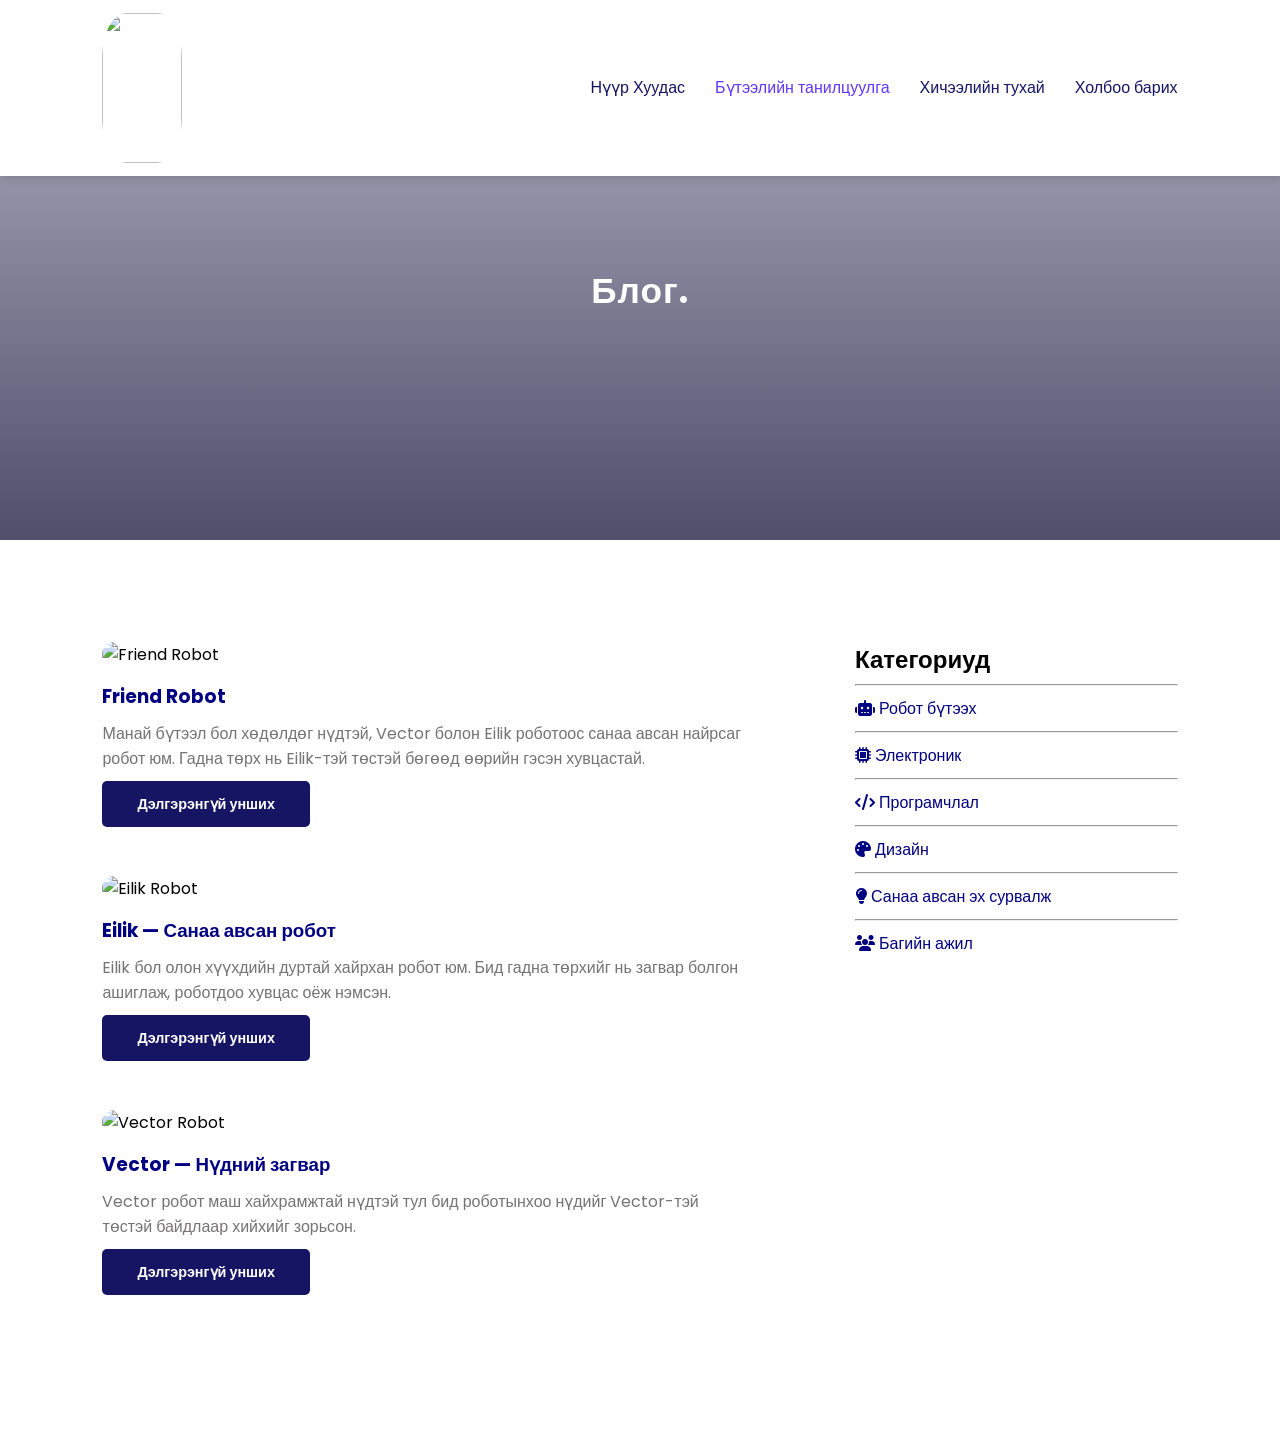
==== buteel.html @ afe98397 "Add files via upload" ====
<!DOCTYPE html>
<html lang="mn">
  <head>
    <meta charset="UTF-8" />
    <meta name="viewport" content="width=device-width, initial-scale=1.0" />
    <title>Бидний бүтээл</title>

    <link
      rel="stylesheet"
      href="https://cdnjs.cloudflare.com/ajax/libs/font-awesome/6.1.1/css/all.min.css"
    />

    <link rel="stylesheet" href="style.css" />
    <link rel="stylesheet" href="buteel.css" />
    <link rel="stylesheet" href="blog.css" />

    <script
      src="https://code.jquery.com/jquery-3.6.0.min.js"
      integrity="sha256-/xUj+3OJU5yExlq6GSYGSHk7tPXikynS7ogEvDej/m4="
      crossorigin="anonymous"
    ></script>
  </head>
  <body>

    <!-- Навигацийн хэсэг -->
    <nav>
      <img src="img/favicon.ico" class="logo" alt="" />
      <div class="navigation">
        <ul>
          <i id="menu-close" class="fas fa-times"></i>
          <li><a href="index.html">Нүүр Хуудас</a></li>
          <li><a href="buteel.html" class="active">Бүтээлийн танилцуулга</a></li>
          <li><a href="course-inner.html">Хичээлийн тухай</a></li>
          <li><a href="contact.html">Холбоо барих</a></li>
        </ul>
        <img src="img/k.jpg" id="menu-btn" alt="" />
      </div>
    </nav>

    <!-- Hero -->
    <section id="about-home">
      <h2>Блог.</h2>
    </section>

    <!-- Blog content -->
    <section id="blog-container">
      <div class="blogs">

        <div class="post">
          <img src="img/81cbdec7686660ef7bfd3107352da990.jpeg" alt="Friend Robot" />
          <h3>Friend Robot</h3>
          <p>
            Манай бүтээл бол хөдөлдөг нүдтэй, Vector болон Eilik роботоос санаа авсан
            найрсаг робот юм. Гадна төрх нь Eilik-тэй төстэй бөгөөд өөрийн гэсэн хувцастай.
          </p>
          <a href="post.html">Дэлгэрэнгүй унших</a>
        </div>

        <div class="post">
          <img src="img/81cbdec7686660ef7bfd3107352da990.jpeg" alt="Eilik Robot" />
          <h3>Eilik — Санаа авсан робот</h3>
          <p>
            Eilik бол олон хүүхдийн дуртай хайрхан робот юм. Бид гадна төрхийг нь
            загвар болгон ашиглаж, роботдоо хувцас оёж нэмсэн.
          </p>
          <a href="post.html">Дэлгэрэнгүй унших</a>
        </div>

        <div class="post">
          <img src="img/y.jpg" alt="Vector Robot" />
          <h3>Vector — Нүдний загвар</h3>
          <p>
            Vector робот маш хайхрамжтай нүдтэй тул бид роботынхоо нүдийг
            Vector-тэй төстэй байдлаар хийхийг зорьсон.
          </p>
          <a href="post.html">Дэлгэрэнгүй унших</a>
        </div>

      </div>

      <!-- Sidebar categories -->
      <div class="cate">
        <h2>Категориуд</h2>
        <hr />
        <a href="#"><i class="fas fa-robot"></i> Робот бүтээх</a>
        <hr />
        <a href="#"><i class="fas fa-microchip"></i> Электроник</a>
        <hr />
        <a href="#"><i class="fas fa-code"></i> Програмчлал</a>
        <hr />
        <a href="#"><i class="fas fa-palette"></i> Дизайн</a>
        <hr />
        <a href="#"><i class="fas fa-lightbulb"></i> Санаа авсан эх сурвалж</a>
        <hr />
        <a href="#"><i class="fas fa-users"></i> Багийн ажил</a>
      </div>
    </section>

    <script>
      $("#menu-btn").click(function () {
        $("nav .navigation ul").addClass("active");
      });

      $("#menu-close").click(function () {
        $("nav .navigation ul").removeClass("active");
      });
    </script>
  </body>
</html>
---- style.css ----
@import url('https://fonts.googleapis.com/css2?family=Inter:wght@100;200;300;400;500&family=Poppins:ital,wght@0,100;0,200;0,300;0,400;0,500;0,600;0,700;0,800;0,900;1,700;1,800;1,900&display=swap');

*
{
	margin: 0;
	padding: 0;
	box-sizing: border-box;
}

body
{
	font-family: 'Poppins', sans-serif;
}

h1
{
	font-size: 2.5rem;
	font-weight: 700;
	color: rgb(35, 35, 85);
}

span
{
	font-size: .9rem;
}

h6
{
	font-size: 1.1rem;
	color: rgb(24, 24, 49);
}
nav
{
	position: fixed;
	width: 100%;
	background-color: #fff;
	display: flex;
	justify-content: space-between;
	align-items: center;
	padding: 1vw 8vw;
	box-shadow: 2px 2px 10px rgba(0, 0, 0, 0.15);
	z-index: 1;
}

nav .logo
{
	width: 80px;
	cursor: pointer;
}

nav .navigation
{
	display: flex;
}

img {
  width: 150px;
  height: 150px;
  border-radius: 30%;
}


#menu-btn
{
	width: 30px;
	height: 30px;
	display: none;
}

#menu-close
{
	display: none;
}

nav .navigation ul
{
	display: flex;
	justify-content: flex-end;
	align-items: center;
}

nav .navigation ul li
{
	list-style: none;
	margin-left: 30px;
}

nav .navigation ul li a
{
	text-decoration: none;
	color: rgb(21, 21, 100);
	font-size: 16px;
	font-weight: 500;
	transition: 0.3s ease;
}

nav .navigation ul li a.active,
nav .navigation ul li a:hover
{
	color: #5f38fd;

}

#home
{
	background-image: linear-gradient(rgba(9, 5, 54, 0.3), rgba(5,4,46,0.7)), url("img/back.jpg");
	width: 100%;
	height: 100vh;
	background-size: cover;
	background-position: center center;
	display: flex;
	flex-direction: column;
	justify-content: center;
	align-items: center;
	text-align: center;
	padding-top: 40px;
}

#home h2
{
	color: #fff;
	font-size: 2.2rem;
	letter-spacing: 1px;
}

#home p
{
	width: 50%;
	color: #fff;
	font-size: 0.9rem;
	line-height: 25px;
}

#home .btn
{
	margin-top: 30px;
}

#home a
{
	text-decoration: none;
	font-size: 0.9rem;
	padding: 13px 35px;
	background-color: #fff;
	font-weight: 600;
	border-radius: 5px;
}

#home a.blue
{
	color: #fff;
	background: rgb(21, 21, 100);
	transition: 0.3s ease;
}

#home a.blue:hover
{
	color: rgb(21, 21, 100);
	background: #fff;
}

#home a.yellow
{
	color: #fff;
	background: #fdc938;
	transition: 0.3s ease;
}

#home a.yellow:hover
{
	color: rgb(21, 21, 100);
	background: #fff;
}
#project
{
	padding: 8vw 8vw 8vw 8vw;
	text-align: center;
}

#project .project-box
{
	display: grid;
	grid-template-columns: repeat(auto-fit, minmax(320px, 1fr));
	grid-gap: 1rem;
	margin-top: 50px;
}

#project .projects
{
	text-align: start;
	background: #edf1f2;
	height: 100%;
	position: relative;
}

#project .projects img
{
	width: 100%;
	height: 60%;
	background-size: cover;
	background-position: center;
}

#project .projects .details
{
	padding: 15px 15px 0 15px;
}

#project .projects .details i
{
	color: #fdc93b;
	font-size: .9rem;
}

#project .projects .cost
{
	background-color: rgb(74, 74, 136);
	color: #fff;
	line-height: 70px;
	width: 70px;
	height: 70px;
	text-align: center;
	border-radius: 50%;
	position: absolute;
	right: 15px;
	bottom: 100px;
}
#registration
{
	padding: 6vw 8vw 6vw 8vw;
	background-image: linear-gradient(rgba(99,112,168,0.5), rgba(81,91,233,0.5)),url("img/projects.webp");
	width: 100%;
	height: 100%;
	background-size: cover;
	background-position: center;
	display: flex;
	justify-content: space-between;
	align-items: center;
}

#registration .reminder, #registration .reminder h1
{
	color: #fff;
}

#registration .reminder .time
{
	display: flex;
	margin-top: 40px;
}

#registration .reminder .time .date
{
	text-align: center;
	padding: 13px 33px;
	background: rgba(255, 255, 255, 0.25);
	backdrop-filter: blur(4px);
	box-shadow: 0 8px 32px 0 rgba(31, 38, 135, 0.37);
	border-radius: 10px;
	margin: 0 5px 10px 5px;
	border: 1px solid rgba(255, 255, 255, 0.18);
	font-size: 1.1rem;
	font-weight: 600;
}

#registration .form
{
	background: #fff;
	border-radius: 8px;
	display: flex;
	flex-direction: column;
	padding: 40px;
	box-shadow: 0 8px 32px 0 rgba(31, 38, 135, 0.37);
}

#registration .form input
{
	margin: 15px 0;
	padding: 15px 10px;
	border: 1px solid rgb(84, 40, 241);
	outline: none;
}

#registration .form input::placeholder
{
	color: #413c3c;
	font-weight: 500;
	font-size: 0.9rem;
}

#registration .form .btn
{
	margin-top: 20px;
}

#registration .form a.yellow
{
	text-decoration: none;
	font-size: 0.9rem;
	padding: 13px 35px;
	background-color: #fff;
	font-weight: 600;
	border-radius: 5px;
	color: #fff;
	background: #5f38fd;
	transition: 0.3s ease;
}

#registration .form a.yellow:hover
{
	color: rgb(21, 21, 100);
	background: #fff;
}
#experts
{
	padding: 8vw 8vw 8vw 8vw;
	text-align: center;
}

#experts .expert-box
{
	display: grid;
	grid-template-columns: repeat(auto-fit, minmax(250px, 1fr));
	grid-gap: 1rem;
	margin-top: 50px;
}

#experts .expert-box .profile
{
	background: #b5b6f5;
	padding: 30px 10px;
	box-shadow: rgba(17, 17, 26, 0.05) 0px 1px 0px, rgba(17, 17, 26, 0.1) 0px 0px 8px;
}

#experts .expert-box .profile:hover
{
	box-shadow: rgba(0, 0, 0, 0.1) 0px 10px 50px;
}

.pro-links
{
	margin-top: 10px;
}

.pro-links i
{
	padding: 10px 13px;
	border: 1px solid rgb(21, 21, 100);
	cursor: pointer;
	transition: 0.3s ease;
}

.pro-links i:hover
{
	background: rgb(21, 21, 100);
	color: #fff;
}



/*---------------------------------------------------------*/
/*-------------------- Ipad screen styling ----------------*/
/*---------------------------------------------------------*/
@media screen and (max-width: 789px)
{
	nav
	{
		padding: 15px 20px;
	}

	nav img
	{
		width: 130px;
	}

	#menu-btn
	{
		display: initial;
	}

	#menu-close
	{
		display: initial;
		font-size: 1.6rem;
		color: #fff;
		padding: 30px 0 20px 20px;
	}

	nav .navigation ul
	{
		position: absolute;
		top: 0;
		right: -220px;
		display: flex;
		flex-direction: column;
		justify-content: flex-start;
		align-items: flex-start;
		width: 220px;
		height: 100vh;
		background: rgba(17, 20, 104, 0.45);
		backdrop-filter: blur(4.5px);
		border: 1px solid rgba(255, 255, 255, 0.18);
		transition: 0.3s ease-in;
	}

	nav .navigation ul.active
	{
		right: 0;
	}

	nav .navigation ul li
	{
		padding: 20px 0 20px 40px;
		margin-left: 0;
	}

	nav .navigation ul li a
	{
		color: #fff;
	}

	#home
	{
		padding: 0px;
	}

	#home p
	{
		width: 90%;
	}


	#projects
	{
		padding: 8vw 4vw 8vw 4vw;
	}

	#registration
	{
		padding: 6vw 4vw 6vw 4vw;
		gap: 2.2rem;
	}

	#registration .reminder .time
	{
		display: flex;
		justify-content: space-between;
		flex-wrap: wrap;
		margin-top: 40px;
	}

	#experts
	{
		padding: 8vw 4vw 6vw 4vw;
	}

	footer .copyright .pro-links
	{
		margin-top: 20px;
	}
}


@media screen and (max-width: 475px)
{
	#registration
	{
		flex-direction: column;
	}

	.reminder p, .reminder h1
	{
		text-align: center;
	}

	.reminder h1
	{
		font-size: 1.8rem;
	}

	#registration .reminder .time
	{
		justify-content: space-evenly;
		margin-top: 20px;
	}
}

/* ---- Role tags on team member cards ---- */
.role-tags {
  display: flex;
  flex-wrap: wrap;
  gap: 6px;
  justify-content: center;
  margin: 10px 0 6px;
}

.role-tags span {
  display: inline-flex;
  align-items: center;
  gap: 5px;
  font-size: 11px;
  font-weight: 500;
  padding: 4px 10px;
  border-radius: 20px;
  background: rgba(255, 255, 255, 0.55);
  color: rgb(21, 21, 100);
  backdrop-filter: blur(4px);
  border: 1px solid rgba(21, 21, 100, 0.15);
  transition: 0.2s ease;
}

.role-tags span:hover {
  background: rgb(21, 21, 100);
  color: #fff;
}

.role-tags i {
  font-size: 10px;
}
---- buteel.css ----
#blog-container {
    display: flex;
    align-items: flex-start;
    justify-content: space-between;
    padding: 8vw;
  }
  
  #blog-container .blogs {
    width: 60%;
  }
  
  #blog-container .blogs img {
    width: 100%;
    border-radius: 19px;
  }
  
  #blog-container .blogs .post {
    padding-bottom: 60px;
  }
  
  #blog-container .blogs .post h3 {
    color: navy;
    padding: 15px 0 10px 0;
  }
  
  #blog-container .blogs .post p {
    color: #757373;
    padding-bottom: 20px;
  }
  
  #blog-container .blogs .post a {
    text-decoration: none;
    font-size: 0.9rem;
    padding: 13px 35px;
    background-color: rgb(21, 21, 100);
    color: #fff;
    border-radius: 5px;
    font-weight: 600;
  }
  
  #blog-container .cate {
    width: 30%;
  }
  
  #blog-container .cate h2 {
    padding-bottom: 7px;
  }
  
  #blog-container .cate a {
    text-decoration: none;
    color: navy;
    font-weight: 500;
    line-height: 45px;
  }
  
  @media (max-width: 789px) {
    #blog-container {
      padding: 8vw 4vw;
    }
  }
  
  @media screen and (max-width: 475px) {
    #blog-container {
      flex-direction: column;
    }
  
    #blog-container .blogs {
      width: 100%;
    }
  
    #blog-container .cate {
      width: 100%;
    }
  }
  
  #about-home {
    background-image: linear-gradient(rgba(9, 5, 54, 0.3), rgba(5, 4, 46, 0.7)),
      url("img/back1.jpg");
    width: 100%;
    height: 60vh;
    background-size: cover;
    background-position: center center;
    display: flex;
    flex-direction: column;
    justify-content: center;
    align-items: center;
    text-align: center;
    padding-top: 40px;
  }
  
  #about-home h2 {
    color: #fff;
    font-size: 2.2rem;
    letter-spacing: 1px;
  }
  
  #about-container {
    display: flex;
    align-items: center;
    padding: 8vw 8vw 2vw 8vw;
  }
  
  #about-container .about-img {
    width: 60%;
    padding-right: 60px;
  }
  
  #about-container .about-img img {
    width: 100%;
  }
  
  #about-container .about-text {
    width: 40%;
  }
  
  #about-container .about-text h2 {
    color: navy;
    padding-bottom: 15px;
  }
  
  #about-container .about-text p {
    color: #757373;
    font-weight: 300;
  }
  
  #about-container .about-text .about-fe {
    display: flex;
    justify-content: space-between;
    align-items: flex-start;
    margin-top: 30px;
  }
  
  #about-container .about-text .about-fe img {
    width: 50px;
    background-size: cover;
    background-position: center;
    margin-right: 20px;
  }
  
  #about-container .about-text .about-fe .fe-text {
    width: 90%;
  }
  
  #about-container .about-text .about-fe .fe-text h5 {
    font-size: 16px;
    color: navy;
  }
  
  #trust {
    text-align: center;
    padding: 8vw;
  }
  
  #trust .trust-img {
    margin-top: 60px;
    display: flex;
    justify-content: space-between;
  }
  
  #trust .trust-img img {
    width: 90px;
    height: auto;
  }
  
  @media screen and (max-width: 768px) {
    #about-container {
      padding: 8vw 4vw 2vw 4vw;
    }
  
    #about-container .about-img {
      padding-right: 30px;
    }
  
    #trust .trust-img img {
      width: 50px;
      height: auto;
    }
  }
  
  @media screen and (max-width: 475px) {
    #about-container {
      flex-direction: column;
    }
  
    #about-container .about-img {
      width: 100%;
    }
  
    #about-container .about-text {
      width: 100%;
    }
  }
  
  /*-------------------------------------------------------*/
  /*------------- Tablet screen styling -------------------*/
  /*-------------------------------------------------------*/
  @media screen and (max-width: 769px)
  {
      #contact
      {
          padding: 8vw 4vw;
      }
  
      #contact .getin
      {
          width: 250px;
      }
  }
  
  
  /*---------------------------------------------------------*/
  /*-------------- Mobile screen styling -------------------*/
  /*---------------------------------------------------------*/
  @media screen and (max-width: 475px)
  {
      #contact
      {
          flex-direction: column;
          align-items: flex-start;
          justify-content: flex-start;
      }
  
      #contact .getin
      {
          width: 100%;
          margin-bottom: 30px;
      }
  
      #contact .form
      {
          width: 100%;
          padding: 40px 30px;
      }
  
      #contact .form .form-row
      {
          flex-direction: column;
      }
  
      #contact .form .form-row input
      {
          width: 100%;
      }
  }
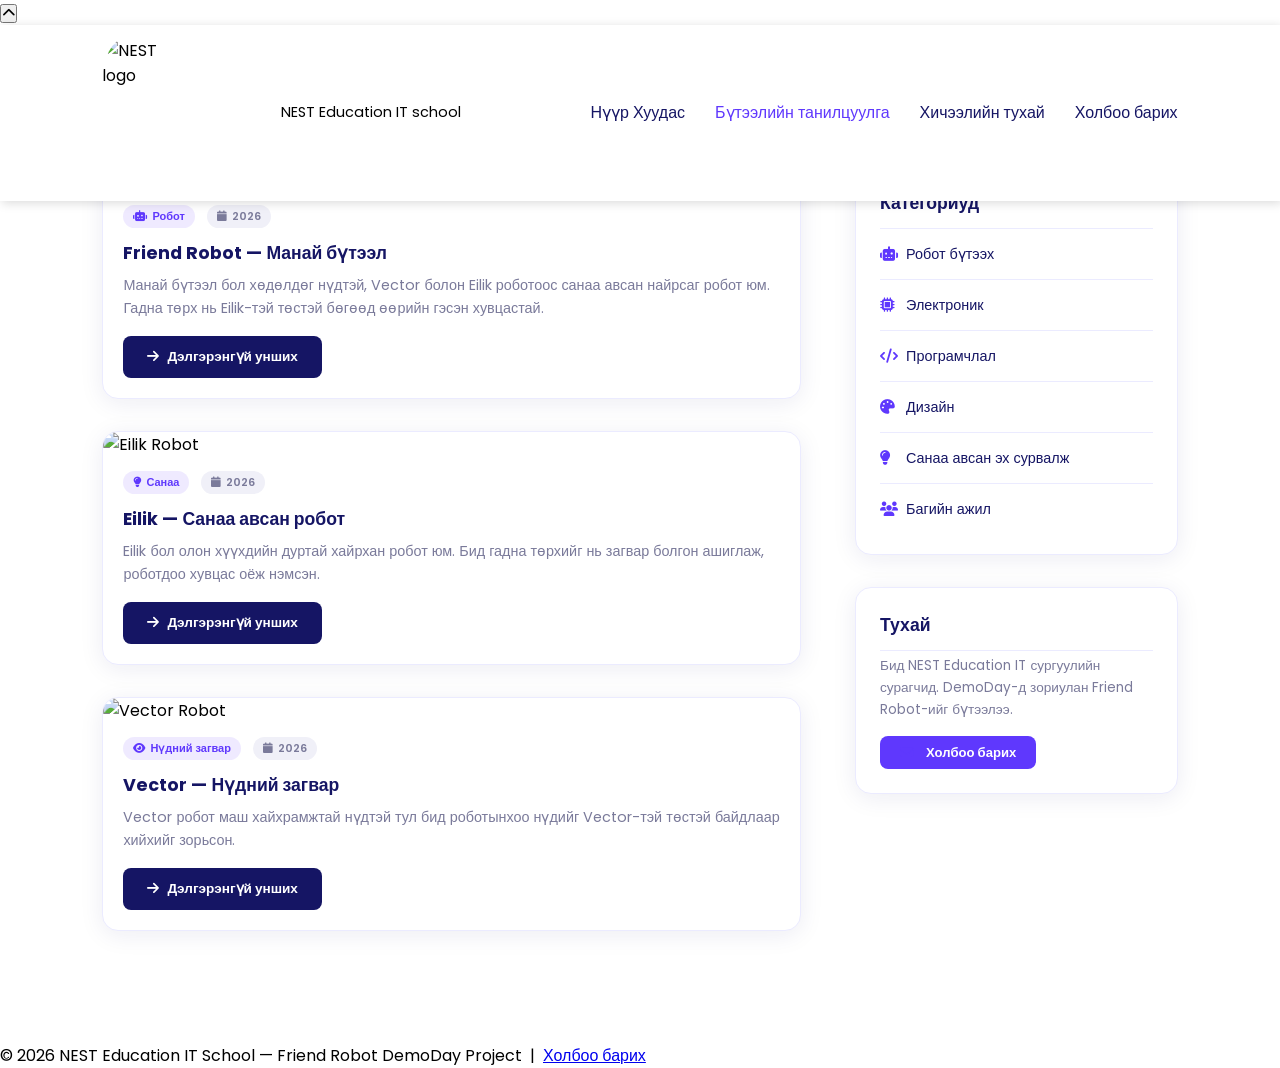
==== commit 52d69207: "Update buteel.html" ====
--- a/buteel.html
+++ b/buteel.html
@@ -1,109 +1,117 @@
 <!DOCTYPE html>
 <html lang="mn">
-  <head>
-    <meta charset="UTF-8" />
-    <meta name="viewport" content="width=device-width, initial-scale=1.0" />
-    <title>Бидний бүтээл</title>
+<head>
+  <meta charset="UTF-8">
+  <meta name="viewport" content="width=device-width, initial-scale=1.0">
+  <title>Бүтээлийн танилцуулга — Friend Robot</title>
+  <link rel="stylesheet" href="https://cdnjs.cloudflare.com/ajax/libs/font-awesome/6.5.0/css/all.min.css">
+  <script src="https://cdnjs.cloudflare.com/ajax/libs/jquery/3.7.1/jquery.min.js"></script>
+  <link rel="stylesheet" href="style.css">
+  <link rel="stylesheet" href="buteel.css">
+</head>
+<body>
 
-    <link
-      rel="stylesheet"
-      href="https://cdnjs.cloudflare.com/ajax/libs/font-awesome/6.1.1/css/all.min.css"
-    />
+  <button id="scroll-top"><i class="fas fa-chevron-up"></i></button>
 
-    <link rel="stylesheet" href="style.css" />
-    <link rel="stylesheet" href="buteel.css" />
-    <link rel="stylesheet" href="blog.css" />
+  <nav>
+    <img src="img/favicon.ico" class="logo" alt="NEST logo">
+    <span class="nav-brand">NEST Education IT school</span>
+    <div class="navigation">
+      <ul>
+        <i id="menu-close" class="fas fa-times"></i>
+        <li><a href="index.html">Нүүр Хуудас</a></li>
+        <li><a href="buteel.html" class="active">Бүтээлийн танилцуулга</a></li>
+        <li><a href="course-inner.html">Хичээлийн тухай</a></li>
+        <li><a href="contact.html">Холбоо барих</a></li>
+      </ul>
+      <img src="img/k.jpg" id="menu-btn" alt="menu">
+    </div>
+  </nav>
 
-    <script
-      src="https://code.jquery.com/jquery-3.6.0.min.js"
-      integrity="sha256-/xUj+3OJU5yExlq6GSYGSHk7tPXikynS7ogEvDej/m4="
-      crossorigin="anonymous"
-    ></script>
-  </head>
-  <body>
+  <section id="about-home">
+    <h2>Блог</h2>
+    <p>Бидний бүтээлийн тухай дэлгэрэнгүй</p>
+  </section>
 
-    <!-- Навигацийн хэсэг -->
-    <nav>
-      <img src="img/favicon.ico" class="logo" alt="" />
-      <div class="navigation">
-        <ul>
-          <i id="menu-close" class="fas fa-times"></i>
-          <li><a href="index.html">Нүүр Хуудас</a></li>
-          <li><a href="buteel.html" class="active">Бүтээлийн танилцуулга</a></li>
-          <li><a href="course-inner.html">Хичээлийн тухай</a></li>
-          <li><a href="contact.html">Холбоо барих</a></li>
-        </ul>
-        <img src="img/k.jpg" id="menu-btn" alt="" />
-      </div>
-    </nav>
+  <section id="blog-container">
+    <div class="blogs">
 
-    <!-- Hero -->
-    <section id="about-home">
-      <h2>Блог.</h2>
-    </section>
-
-    <!-- Blog content -->
-    <section id="blog-container">
-      <div class="blogs">
-
-        <div class="post">
-          <img src="img/81cbdec7686660ef7bfd3107352da990.jpeg" alt="Friend Robot" />
-          <h3>Friend Robot</h3>
-          <p>
-            Манай бүтээл бол хөдөлдөг нүдтэй, Vector болон Eilik роботоос санаа авсан
-            найрсаг робот юм. Гадна төрх нь Eilik-тэй төстэй бөгөөд өөрийн гэсэн хувцастай.
-          </p>
-          <a href="post.html">Дэлгэрэнгүй унших</a>
+      <div class="post">
+        <img src="img/81cbdec7686660ef7bfd3107352da990.jpeg" alt="Friend Robot">
+        <div class="post-meta">
+          <span class="post-tag"><i class="fas fa-robot"></i> Робот</span>
+          <span class="post-date"><i class="fas fa-calendar"></i> 2026</span>
         </div>
-
-        <div class="post">
-          <img src="img/81cbdec7686660ef7bfd3107352da990.jpeg" alt="Eilik Robot" />
-          <h3>Eilik — Санаа авсан робот</h3>
-          <p>
-            Eilik бол олон хүүхдийн дуртай хайрхан робот юм. Бид гадна төрхийг нь
-            загвар болгон ашиглаж, роботдоо хувцас оёж нэмсэн.
-          </p>
-          <a href="post.html">Дэлгэрэнгүй унших</a>
-        </div>
-
-        <div class="post">
-          <img src="img/y.jpg" alt="Vector Robot" />
-          <h3>Vector — Нүдний загвар</h3>
-          <p>
-            Vector робот маш хайхрамжтай нүдтэй тул бид роботынхоо нүдийг
-            Vector-тэй төстэй байдлаар хийхийг зорьсон.
-          </p>
-          <a href="post.html">Дэлгэрэнгүй унших</a>
-        </div>
-
+        <h3>Friend Robot — Манай бүтээл</h3>
+        <p>Манай бүтээл бол хөдөлдөг нүдтэй, Vector болон Eilik роботоос санаа авсан найрсаг робот юм. Гадна төрх нь Eilik-тэй төстэй бөгөөд өөрийн гэсэн хувцастай.</p>
+        <a href="post.html"><i class="fas fa-arrow-right"></i> Дэлгэрэнгүй унших</a>
       </div>
 
-      <!-- Sidebar categories -->
-      <div class="cate">
+      <div class="post">
+        <img src="img/81cbdec7686660ef7bfd3107352da990.jpeg" alt="Eilik Robot">
+        <div class="post-meta">
+          <span class="post-tag"><i class="fas fa-lightbulb"></i> Санаа</span>
+          <span class="post-date"><i class="fas fa-calendar"></i> 2026</span>
+        </div>
+        <h3>Eilik — Санаа авсан робот</h3>
+        <p>Eilik бол олон хүүхдийн дуртай хайрхан робот юм. Бид гадна төрхийг нь загвар болгон ашиглаж, роботдоо хувцас оёж нэмсэн.</p>
+        <a href="post.html"><i class="fas fa-arrow-right"></i> Дэлгэрэнгүй унших</a>
+      </div>
+
+      <div class="post">
+        <img src="img/y.jpg" alt="Vector Robot">
+        <div class="post-meta">
+          <span class="post-tag"><i class="fas fa-eye"></i> Нүдний загвар</span>
+          <span class="post-date"><i class="fas fa-calendar"></i> 2026</span>
+        </div>
+        <h3>Vector — Нүдний загвар</h3>
+        <p>Vector робот маш хайхрамжтай нүдтэй тул бид роботынхоо нүдийг Vector-тэй төстэй байдлаар хийхийг зорьсон.</p>
+        <a href="post.html"><i class="fas fa-arrow-right"></i> Дэлгэрэнгүй унших</a>
+      </div>
+
+    </div>
+
+    <div class="cate">
+      <div class="cate-inner">
         <h2>Категориуд</h2>
-        <hr />
+        <hr>
         <a href="#"><i class="fas fa-robot"></i> Робот бүтээх</a>
-        <hr />
+        <hr>
         <a href="#"><i class="fas fa-microchip"></i> Электроник</a>
-        <hr />
+        <hr>
         <a href="#"><i class="fas fa-code"></i> Програмчлал</a>
-        <hr />
+        <hr>
         <a href="#"><i class="fas fa-palette"></i> Дизайн</a>
-        <hr />
+        <hr>
         <a href="#"><i class="fas fa-lightbulb"></i> Санаа авсан эх сурвалж</a>
-        <hr />
+        <hr>
         <a href="#"><i class="fas fa-users"></i> Багийн ажил</a>
       </div>
-    </section>
 
-    <script>
-      $("#menu-btn").click(function () {
-        $("nav .navigation ul").addClass("active");
-      });
+      <div class="cate-inner" style="margin-top:2rem;">
+        <h2>Тухай</h2>
+        <hr>
+        <div class="about-widget">
+          <p>Бид NEST Education IT сургуулийн сурагчид. DemoDay-д зориулан Friend Robot-ийг бүтээлээ.</p>
+          <a href="contact.html" class="cate-btn"><i class="fas fa-envelope"></i> Холбоо барих</a>
+        </div>
+      </div>
+    </div>
+  </section>
 
-      $("#menu-close").click(function () {
-        $("nav .navigation ul").removeClass("active");
-      });
-    </script>
-  </body>
-</html>+  <footer>
+    <p>© 2026 NEST Education IT School — Friend Robot DemoDay Project &nbsp;|&nbsp; <a href="contact.html">Холбоо барих</a></p>
+  </footer>
+
+  <script>
+    $('#menu-btn').click(function(){ $('nav .navigation ul').addClass('active'); });
+    $('#menu-close').click(function(){ $('nav .navigation ul').removeClass('active'); });
+    window.addEventListener('scroll', function() {
+      document.getElementById('scroll-top').classList.toggle('show', window.scrollY > 300);
+    });
+    document.getElementById('scroll-top').addEventListener('click', function() {
+      window.scrollTo({ top: 0, behavior: 'smooth' });
+    });
+  </script>
+</body>
+</html>
--- a/buteel.css
+++ b/buteel.css
@@ -1,244 +1,129 @@
 #blog-container {
-    display: flex;
-    align-items: flex-start;
-    justify-content: space-between;
-    padding: 8vw;
-  }
-  
-  #blog-container .blogs {
-    width: 60%;
-  }
-  
-  #blog-container .blogs img {
-    width: 100%;
-    border-radius: 19px;
-  }
-  
-  #blog-container .blogs .post {
-    padding-bottom: 60px;
-  }
-  
-  #blog-container .blogs .post h3 {
-    color: navy;
-    padding: 15px 0 10px 0;
-  }
-  
-  #blog-container .blogs .post p {
-    color: #757373;
-    padding-bottom: 20px;
-  }
-  
-  #blog-container .blogs .post a {
-    text-decoration: none;
-    font-size: 0.9rem;
-    padding: 13px 35px;
-    background-color: rgb(21, 21, 100);
-    color: #fff;
-    border-radius: 5px;
-    font-weight: 600;
-  }
-  
-  #blog-container .cate {
-    width: 30%;
-  }
-  
-  #blog-container .cate h2 {
-    padding-bottom: 7px;
-  }
-  
-  #blog-container .cate a {
-    text-decoration: none;
-    color: navy;
-    font-weight: 500;
-    line-height: 45px;
-  }
-  
-  @media (max-width: 789px) {
-    #blog-container {
-      padding: 8vw 4vw;
-    }
-  }
-  
-  @media screen and (max-width: 475px) {
-    #blog-container {
-      flex-direction: column;
-    }
-  
-    #blog-container .blogs {
-      width: 100%;
-    }
-  
-    #blog-container .cate {
-      width: 100%;
-    }
-  }
-  
-  #about-home {
-    background-image: linear-gradient(rgba(9, 5, 54, 0.3), rgba(5, 4, 46, 0.7)),
-      url("img/back1.jpg");
-    width: 100%;
-    height: 60vh;
-    background-size: cover;
-    background-position: center center;
-    display: flex;
-    flex-direction: column;
-    justify-content: center;
-    align-items: center;
-    text-align: center;
-    padding-top: 40px;
-  }
-  
-  #about-home h2 {
-    color: #fff;
-    font-size: 2.2rem;
-    letter-spacing: 1px;
-  }
-  
-  #about-container {
-    display: flex;
-    align-items: center;
-    padding: 8vw 8vw 2vw 8vw;
-  }
-  
-  #about-container .about-img {
-    width: 60%;
-    padding-right: 60px;
-  }
-  
-  #about-container .about-img img {
-    width: 100%;
-  }
-  
-  #about-container .about-text {
-    width: 40%;
-  }
-  
-  #about-container .about-text h2 {
-    color: navy;
-    padding-bottom: 15px;
-  }
-  
-  #about-container .about-text p {
-    color: #757373;
-    font-weight: 300;
-  }
-  
-  #about-container .about-text .about-fe {
-    display: flex;
-    justify-content: space-between;
-    align-items: flex-start;
-    margin-top: 30px;
-  }
-  
-  #about-container .about-text .about-fe img {
-    width: 50px;
-    background-size: cover;
-    background-position: center;
-    margin-right: 20px;
-  }
-  
-  #about-container .about-text .about-fe .fe-text {
-    width: 90%;
-  }
-  
-  #about-container .about-text .about-fe .fe-text h5 {
-    font-size: 16px;
-    color: navy;
-  }
-  
-  #trust {
-    text-align: center;
-    padding: 8vw;
-  }
-  
-  #trust .trust-img {
-    margin-top: 60px;
-    display: flex;
-    justify-content: space-between;
-  }
-  
-  #trust .trust-img img {
-    width: 90px;
-    height: auto;
-  }
-  
-  @media screen and (max-width: 768px) {
-    #about-container {
-      padding: 8vw 4vw 2vw 4vw;
-    }
-  
-    #about-container .about-img {
-      padding-right: 30px;
-    }
-  
-    #trust .trust-img img {
-      width: 50px;
-      height: auto;
-    }
-  }
-  
-  @media screen and (max-width: 475px) {
-    #about-container {
-      flex-direction: column;
-    }
-  
-    #about-container .about-img {
-      width: 100%;
-    }
-  
-    #about-container .about-text {
-      width: 100%;
-    }
-  }
-  
-  /*-------------------------------------------------------*/
-  /*------------- Tablet screen styling -------------------*/
-  /*-------------------------------------------------------*/
-  @media screen and (max-width: 769px)
-  {
-      #contact
-      {
-          padding: 8vw 4vw;
-      }
-  
-      #contact .getin
-      {
-          width: 250px;
-      }
-  }
-  
-  
-  /*---------------------------------------------------------*/
-  /*-------------- Mobile screen styling -------------------*/
-  /*---------------------------------------------------------*/
-  @media screen and (max-width: 475px)
-  {
-      #contact
-      {
-          flex-direction: column;
-          align-items: flex-start;
-          justify-content: flex-start;
-      }
-  
-      #contact .getin
-      {
-          width: 100%;
-          margin-bottom: 30px;
-      }
-  
-      #contact .form
-      {
-          width: 100%;
-          padding: 40px 30px;
-      }
-  
-      #contact .form .form-row
-      {
-          flex-direction: column;
-      }
-  
-      #contact .form .form-row input
-      {
-          width: 100%;
-      }
-  }+  display: flex;
+  align-items: flex-start;
+  justify-content: space-between;
+  gap: 2rem;
+  padding: 5rem 8vw;
+}
+
+#blog-container .blogs { width: 65%; }
+
+#blog-container .blogs img {
+  width: 100%;
+  height: 240px;
+  object-fit: cover;
+  border-radius: 12px;
+  transition: 0.3s ease;
+}
+
+#blog-container .blogs .post {
+  background: #fff;
+  border-radius: 16px;
+  overflow: hidden;
+  box-shadow: 0 4px 24px rgba(21,21,100,0.08);
+  margin-bottom: 2rem;
+  border: 1.5px solid #ebebff;
+  transition: 0.3s ease;
+}
+#blog-container .blogs .post:hover {
+  transform: translateY(-4px);
+  box-shadow: 0 12px 40px rgba(95,56,253,0.14);
+}
+#blog-container .blogs .post:hover img { transform: scale(1.03); }
+
+.post-meta {
+  display: flex;
+  gap: 12px;
+  padding: 14px 20px 0;
+}
+.post-tag, .post-date {
+  font-size: 11px;
+  font-weight: 600;
+  padding: 3px 10px;
+  border-radius: 20px;
+  display: inline-flex;
+  align-items: center;
+  gap: 5px;
+}
+.post-tag { background: rgba(95,56,253,0.1); color: #5f38fd; }
+.post-date { background: #f0f0f8; color: #7a7a9a; }
+
+#blog-container .blogs .post h3 {
+  color: rgb(21,21,100);
+  padding: 12px 20px 8px;
+  font-size: 1.1rem;
+}
+#blog-container .blogs .post p {
+  color: #7a7a9a;
+  padding: 0 20px 16px;
+  font-size: 0.9rem;
+  line-height: 1.6;
+}
+#blog-container .blogs .post a {
+  display: inline-flex;
+  align-items: center;
+  gap: 8px;
+  text-decoration: none;
+  font-size: 0.85rem;
+  padding: 11px 24px;
+  margin: 0 20px 20px;
+  background: rgb(21,21,100);
+  color: #fff;
+  border-radius: 8px;
+  font-weight: 600;
+  transition: 0.3s ease;
+}
+#blog-container .blogs .post a:hover { background: #5f38fd; transform: translateX(4px); }
+
+/* Sidebar */
+#blog-container .cate { width: 30%; }
+
+.cate-inner {
+  background: #fff;
+  border-radius: 16px;
+  padding: 1.5rem;
+  box-shadow: 0 4px 24px rgba(21,21,100,0.08);
+  border: 1.5px solid #ebebff;
+}
+
+#blog-container .cate h2 { font-size: 1.1rem; color: rgb(21,21,100); margin-bottom: 12px; }
+#blog-container .cate hr { border: none; border-top: 1px solid #ebebff; margin: 4px 0; }
+#blog-container .cate a {
+  display: flex;
+  align-items: center;
+  gap: 10px;
+  text-decoration: none;
+  color: rgb(21,21,100);
+  font-weight: 500;
+  font-size: 0.9rem;
+  line-height: 42px;
+  transition: 0.2s ease;
+}
+#blog-container .cate a:hover { color: #5f38fd; padding-left: 6px; }
+#blog-container .cate a i { width: 16px; color: #5f38fd; }
+
+.about-widget p { font-size: 0.85rem; color: #7a7a9a; line-height: 1.6; margin-bottom: 1rem; }
+.cate-btn {
+  display: inline-flex !important;
+  align-items: center;
+  gap: 8px;
+  text-decoration: none;
+  font-size: 0.82rem !important;
+  padding: 10px 20px !important;
+  background: #5f38fd !important;
+  color: #fff !important;
+  border-radius: 8px !important;
+  font-weight: 600 !important;
+  line-height: 1 !important;
+  transition: 0.3s ease !important;
+}
+.cate-btn:hover { background: rgb(21,21,100) !important; }
+
+@media (max-width: 789px) {
+  #blog-container { padding: 4rem 4vw; }
+}
+@media (max-width: 600px) {
+  #blog-container { flex-direction: column; }
+  #blog-container .blogs { width: 100%; }
+  #blog-container .cate { width: 100%; }
+}
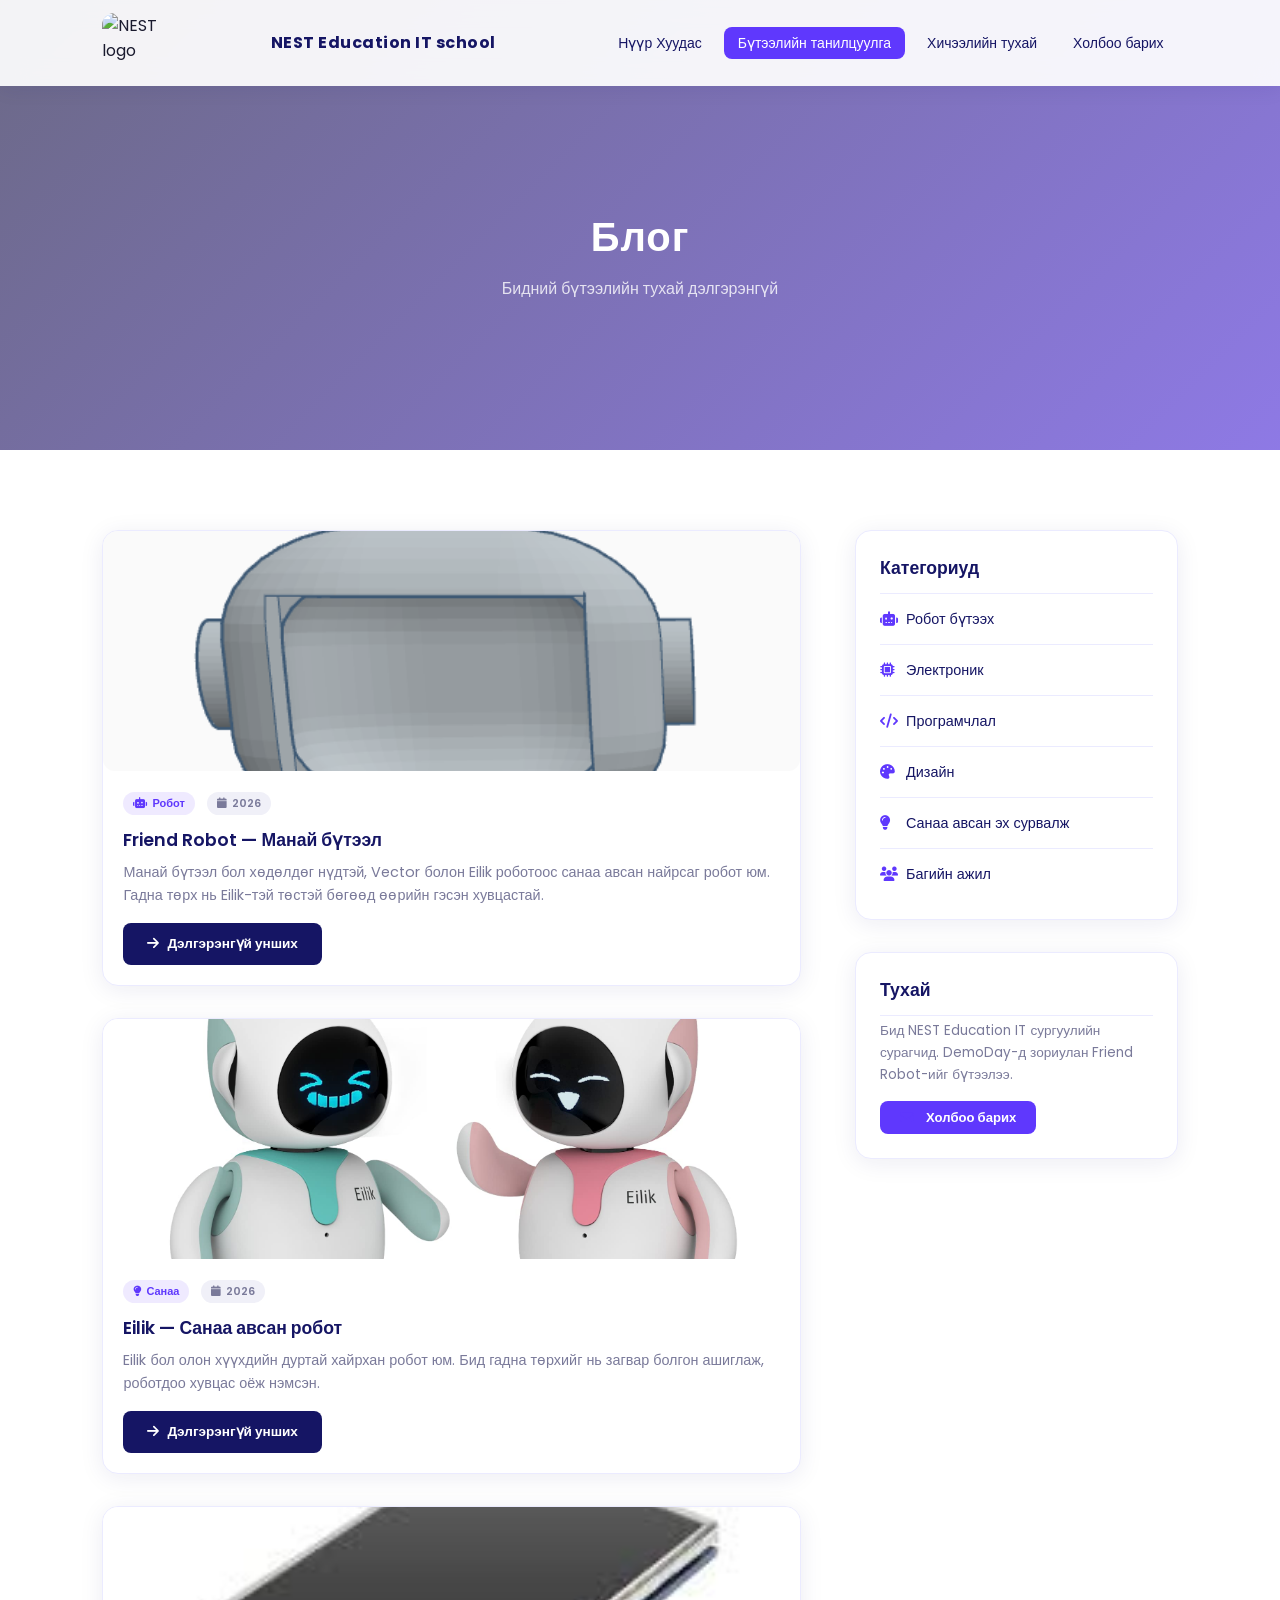
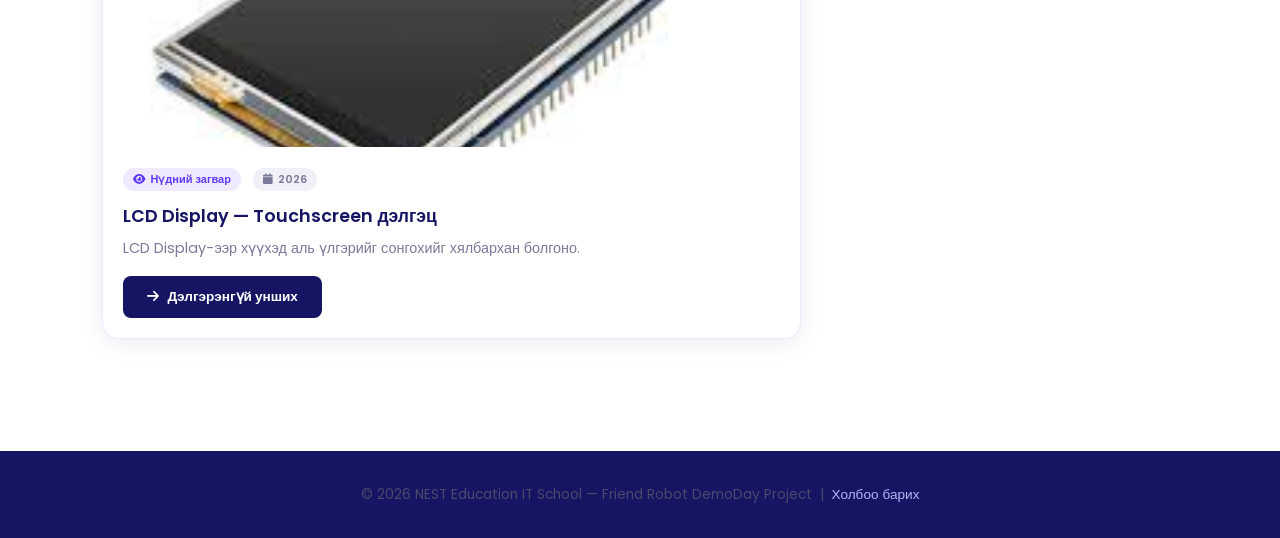
==== commit f9f286bc: "Update images and content in buteel.html" ====
--- a/buteel.html
+++ b/buteel.html
@@ -37,7 +37,7 @@
     <div class="blogs">
 
       <div class="post">
-        <img src="img/81cbdec7686660ef7bfd3107352da990.jpeg" alt="Friend Robot">
+        <img src="friendrobot.png" alt="Friend Robot">
         <div class="post-meta">
           <span class="post-tag"><i class="fas fa-robot"></i> Робот</span>
           <span class="post-date"><i class="fas fa-calendar"></i> 2026</span>
@@ -48,7 +48,7 @@
       </div>
 
       <div class="post">
-        <img src="img/81cbdec7686660ef7bfd3107352da990.jpeg" alt="Eilik Robot">
+        <img src="eilik.jpg" alt="Eilik Robot">
         <div class="post-meta">
           <span class="post-tag"><i class="fas fa-lightbulb"></i> Санаа</span>
           <span class="post-date"><i class="fas fa-calendar"></i> 2026</span>
@@ -59,13 +59,13 @@
       </div>
 
       <div class="post">
-        <img src="img/y.jpg" alt="Vector Robot">
+        <img src="lcddisplay.jpeg" alt="Vector Robot">
         <div class="post-meta">
           <span class="post-tag"><i class="fas fa-eye"></i> Нүдний загвар</span>
           <span class="post-date"><i class="fas fa-calendar"></i> 2026</span>
         </div>
-        <h3>Vector — Нүдний загвар</h3>
-        <p>Vector робот маш хайхрамжтай нүдтэй тул бид роботынхоо нүдийг Vector-тэй төстэй байдлаар хийхийг зорьсон.</p>
+        <h3>LCD Display — Touchscreen дэлгэц</h3>
+        <p>LCD Display-ээр хүүхэд аль үлгэрийг сонгохийг хялбархан болгоно.</p>
         <a href="post.html"><i class="fas fa-arrow-right"></i> Дэлгэрэнгүй унших</a>
       </div>
 
--- a/style.css
+++ b/style.css
@@ -1,499 +1,314 @@
-@import url('https://fonts.googleapis.com/css2?family=Inter:wght@100;200;300;400;500&family=Poppins:ital,wght@0,100;0,200;0,300;0,400;0,500;0,600;0,700;0,800;0,900;1,700;1,800;1,900&display=swap');
-
-*
-{
-	margin: 0;
-	padding: 0;
-	box-sizing: border-box;
-}
-
-body
-{
-	font-family: 'Poppins', sans-serif;
-}
-
-h1
-{
-	font-size: 2.5rem;
-	font-weight: 700;
-	color: rgb(35, 35, 85);
-}
-
-span
-{
-	font-size: .9rem;
-}
-
-h6
-{
-	font-size: 1.1rem;
-	color: rgb(24, 24, 49);
-}
-nav
-{
-	position: fixed;
-	width: 100%;
-	background-color: #fff;
-	display: flex;
-	justify-content: space-between;
-	align-items: center;
-	padding: 1vw 8vw;
-	box-shadow: 2px 2px 10px rgba(0, 0, 0, 0.15);
-	z-index: 1;
-}
-
-nav .logo
-{
-	width: 80px;
-	cursor: pointer;
-}
-
-nav .navigation
-{
-	display: flex;
-}
-
-img {
-  width: 150px;
-  height: 150px;
-  border-radius: 30%;
-}
-
-
-#menu-btn
-{
-	width: 30px;
-	height: 30px;
-	display: none;
-}
-
-#menu-close
-{
-	display: none;
-}
-
-nav .navigation ul
-{
-	display: flex;
-	justify-content: flex-end;
-	align-items: center;
-}
-
-nav .navigation ul li
-{
-	list-style: none;
-	margin-left: 30px;
-}
-
-nav .navigation ul li a
-{
-	text-decoration: none;
-	color: rgb(21, 21, 100);
-	font-size: 16px;
-	font-weight: 500;
-	transition: 0.3s ease;
-}
-
-nav .navigation ul li a.active,
-nav .navigation ul li a:hover
-{
-	color: #5f38fd;
-
-}
-
-#home
-{
-	background-image: linear-gradient(rgba(9, 5, 54, 0.3), rgba(5,4,46,0.7)), url("img/back.jpg");
-	width: 100%;
-	height: 100vh;
-	background-size: cover;
-	background-position: center center;
-	display: flex;
-	flex-direction: column;
-	justify-content: center;
-	align-items: center;
-	text-align: center;
-	padding-top: 40px;
-}
-
-#home h2
-{
-	color: #fff;
-	font-size: 2.2rem;
-	letter-spacing: 1px;
-}
-
-#home p
-{
-	width: 50%;
-	color: #fff;
-	font-size: 0.9rem;
-	line-height: 25px;
-}
-
-#home .btn
-{
-	margin-top: 30px;
-}
-
-#home a
-{
-	text-decoration: none;
-	font-size: 0.9rem;
-	padding: 13px 35px;
-	background-color: #fff;
-	font-weight: 600;
-	border-radius: 5px;
-}
-
-#home a.blue
-{
-	color: #fff;
-	background: rgb(21, 21, 100);
-	transition: 0.3s ease;
-}
-
-#home a.blue:hover
-{
-	color: rgb(21, 21, 100);
-	background: #fff;
-}
-
-#home a.yellow
-{
-	color: #fff;
-	background: #fdc938;
-	transition: 0.3s ease;
-}
-
-#home a.yellow:hover
-{
-	color: rgb(21, 21, 100);
-	background: #fff;
-}
-#project
-{
-	padding: 8vw 8vw 8vw 8vw;
-	text-align: center;
-}
-
-#project .project-box
-{
-	display: grid;
-	grid-template-columns: repeat(auto-fit, minmax(320px, 1fr));
-	grid-gap: 1rem;
-	margin-top: 50px;
-}
-
-#project .projects
-{
-	text-align: start;
-	background: #edf1f2;
-	height: 100%;
-	position: relative;
-}
-
-#project .projects img
-{
-	width: 100%;
-	height: 60%;
-	background-size: cover;
-	background-position: center;
-}
-
-#project .projects .details
-{
-	padding: 15px 15px 0 15px;
-}
-
-#project .projects .details i
-{
-	color: #fdc93b;
-	font-size: .9rem;
-}
-
-#project .projects .cost
-{
-	background-color: rgb(74, 74, 136);
-	color: #fff;
-	line-height: 70px;
-	width: 70px;
-	height: 70px;
-	text-align: center;
-	border-radius: 50%;
-	position: absolute;
-	right: 15px;
-	bottom: 100px;
-}
-#registration
-{
-	padding: 6vw 8vw 6vw 8vw;
-	background-image: linear-gradient(rgba(99,112,168,0.5), rgba(81,91,233,0.5)),url("img/projects.webp");
-	width: 100%;
-	height: 100%;
-	background-size: cover;
-	background-position: center;
-	display: flex;
-	justify-content: space-between;
-	align-items: center;
-}
-
-#registration .reminder, #registration .reminder h1
-{
-	color: #fff;
-}
-
-#registration .reminder .time
-{
-	display: flex;
-	margin-top: 40px;
-}
-
-#registration .reminder .time .date
-{
-	text-align: center;
-	padding: 13px 33px;
-	background: rgba(255, 255, 255, 0.25);
-	backdrop-filter: blur(4px);
-	box-shadow: 0 8px 32px 0 rgba(31, 38, 135, 0.37);
-	border-radius: 10px;
-	margin: 0 5px 10px 5px;
-	border: 1px solid rgba(255, 255, 255, 0.18);
-	font-size: 1.1rem;
-	font-weight: 600;
-}
-
-#registration .form
-{
-	background: #fff;
-	border-radius: 8px;
-	display: flex;
-	flex-direction: column;
-	padding: 40px;
-	box-shadow: 0 8px 32px 0 rgba(31, 38, 135, 0.37);
-}
-
-#registration .form input
-{
-	margin: 15px 0;
-	padding: 15px 10px;
-	border: 1px solid rgb(84, 40, 241);
-	outline: none;
-}
-
-#registration .form input::placeholder
-{
-	color: #413c3c;
-	font-weight: 500;
-	font-size: 0.9rem;
-}
-
-#registration .form .btn
-{
-	margin-top: 20px;
-}
-
-#registration .form a.yellow
-{
-	text-decoration: none;
-	font-size: 0.9rem;
-	padding: 13px 35px;
-	background-color: #fff;
-	font-weight: 600;
-	border-radius: 5px;
-	color: #fff;
-	background: #5f38fd;
-	transition: 0.3s ease;
-}
-
-#registration .form a.yellow:hover
-{
-	color: rgb(21, 21, 100);
-	background: #fff;
-}
-#experts
-{
-	padding: 8vw 8vw 8vw 8vw;
-	text-align: center;
-}
-
-#experts .expert-box
-{
-	display: grid;
-	grid-template-columns: repeat(auto-fit, minmax(250px, 1fr));
-	grid-gap: 1rem;
-	margin-top: 50px;
-}
-
-#experts .expert-box .profile
-{
-	background: #b5b6f5;
-	padding: 30px 10px;
-	box-shadow: rgba(17, 17, 26, 0.05) 0px 1px 0px, rgba(17, 17, 26, 0.1) 0px 0px 8px;
-}
-
-#experts .expert-box .profile:hover
-{
-	box-shadow: rgba(0, 0, 0, 0.1) 0px 10px 50px;
-}
-
-.pro-links
-{
-	margin-top: 10px;
-}
-
-.pro-links i
-{
-	padding: 10px 13px;
-	border: 1px solid rgb(21, 21, 100);
-	cursor: pointer;
-	transition: 0.3s ease;
-}
-
-.pro-links i:hover
-{
-	background: rgb(21, 21, 100);
-	color: #fff;
-}
-
-
-
-/*---------------------------------------------------------*/
-/*-------------------- Ipad screen styling ----------------*/
-/*---------------------------------------------------------*/
-@media screen and (max-width: 789px)
-{
-	nav
-	{
-		padding: 15px 20px;
-	}
-
-	nav img
-	{
-		width: 130px;
-	}
-
-	#menu-btn
-	{
-		display: initial;
-	}
-
-	#menu-close
-	{
-		display: initial;
-		font-size: 1.6rem;
-		color: #fff;
-		padding: 30px 0 20px 20px;
-	}
-
-	nav .navigation ul
-	{
-		position: absolute;
-		top: 0;
-		right: -220px;
-		display: flex;
-		flex-direction: column;
-		justify-content: flex-start;
-		align-items: flex-start;
-		width: 220px;
-		height: 100vh;
-		background: rgba(17, 20, 104, 0.45);
-		backdrop-filter: blur(4.5px);
-		border: 1px solid rgba(255, 255, 255, 0.18);
-		transition: 0.3s ease-in;
-	}
-
-	nav .navigation ul.active
-	{
-		right: 0;
-	}
-
-	nav .navigation ul li
-	{
-		padding: 20px 0 20px 40px;
-		margin-left: 0;
-	}
-
-	nav .navigation ul li a
-	{
-		color: #fff;
-	}
-
-	#home
-	{
-		padding: 0px;
-	}
-
-	#home p
-	{
-		width: 90%;
-	}
-
-
-	#projects
-	{
-		padding: 8vw 4vw 8vw 4vw;
-	}
-
-	#registration
-	{
-		padding: 6vw 4vw 6vw 4vw;
-		gap: 2.2rem;
-	}
-
-	#registration .reminder .time
-	{
-		display: flex;
-		justify-content: space-between;
-		flex-wrap: wrap;
-		margin-top: 40px;
-	}
-
-	#experts
-	{
-		padding: 8vw 4vw 6vw 4vw;
-	}
-
-	footer .copyright .pro-links
-	{
-		margin-top: 20px;
-	}
-}
-
-
-@media screen and (max-width: 475px)
-{
-	#registration
-	{
-		flex-direction: column;
-	}
-
-	.reminder p, .reminder h1
-	{
-		text-align: center;
-	}
-
-	.reminder h1
-	{
-		font-size: 1.8rem;
-	}
-
-	#registration .reminder .time
-	{
-		justify-content: space-evenly;
-		margin-top: 20px;
-	}
-}
-
-/* ---- Role tags on team member cards ---- */
-.role-tags {
-  display: flex;
-  flex-wrap: wrap;
-  gap: 6px;
+@import url('https://fonts.googleapis.com/css2?family=Inter:wght@300;400;500;600&family=Poppins:wght@300;400;500;600;700;800;900&display=swap');
+
+* { margin: 0; padding: 0; box-sizing: border-box; }
+
+:root {
+  --navy: rgb(21, 21, 100);
+  --purple: #5f38fd;
+  --light-purple: #b5b6f5;
+  --gold: #fdc938;
+  --text-dark: #1a1a2e;
+  --text-mid: #4a4a6a;
+  --text-light: #7a7a9a;
+  --bg-light: #f5f5ff;
+  --white: #ffffff;
+  --radius: 14px;
+  --shadow: 0 4px 24px rgba(21,21,100,0.10);
+  --transition: 0.3s cubic-bezier(.4,0,.2,1);
+}
+
+html { scroll-behavior: smooth; }
+
+body { font-family: 'Poppins', sans-serif; color: var(--text-dark); background: var(--white); overflow-x: hidden; }
+
+h1 { font-size: 2.5rem; font-weight: 800; color: var(--navy); }
+h2 { font-weight: 700; color: var(--navy); }
+h3 { font-weight: 600; color: var(--text-dark); }
+p  { color: var(--text-mid); line-height: 1.7; }
+
+/* ── Scroll to top button ── */
+#scroll-top {
+  position: fixed;
+  bottom: 30px;
+  right: 30px;
+  width: 44px;
+  height: 44px;
+  background: var(--purple);
+  color: #fff;
+  border: none;
+  border-radius: 50%;
+  font-size: 18px;
+  cursor: pointer;
+  display: none;
+  align-items: center;
   justify-content: center;
-  margin: 10px 0 6px;
-}
-
+  z-index: 999;
+  box-shadow: 0 4px 16px rgba(95,56,253,0.35);
+  transition: var(--transition);
+}
+#scroll-top:hover { transform: translateY(-3px); background: var(--navy); }
+#scroll-top.show { display: flex; }
+
+/* ── NAV ── */
+nav {
+  position: fixed;
+  width: 100%;
+  background: rgba(255,255,255,0.92);
+  backdrop-filter: blur(12px);
+  display: flex;
+  justify-content: space-between;
+  align-items: center;
+  padding: 0.8rem 8vw;
+  box-shadow: 0 2px 20px rgba(21,21,100,0.08);
+  z-index: 100;
+  transition: var(--transition);
+}
+
+nav .logo { width: 60px; height: 60px; border-radius: 12px; object-fit: contain; cursor: pointer; }
+nav .nav-brand { font-weight: 700; font-size: 1rem; color: var(--navy); letter-spacing: 0.5px; }
+nav .navigation { display: flex; align-items: center; }
+nav .navigation ul { display: flex; align-items: center; list-style: none; gap: 8px; }
+nav .navigation ul li a {
+  text-decoration: none;
+  color: var(--navy);
+  font-size: 14px;
+  font-weight: 500;
+  padding: 6px 14px;
+  border-radius: 8px;
+  transition: var(--transition);
+}
+nav .navigation ul li a:hover,
+nav .navigation ul li a.active {
+  background: var(--purple);
+  color: #fff;
+}
+
+#menu-btn { width: 32px; height: 32px; display: none; cursor: pointer; border-radius: 8px; object-fit: contain; }
+#menu-close { display: none; font-size: 1.6rem; color: #fff; padding: 28px 0 20px 20px; cursor: pointer; }
+
+/* ── HERO ── */
+#home {
+  background-image: linear-gradient(135deg, rgba(9,5,54,0.55), rgba(95,56,253,0.6)), url("img/back.jpg");
+  width: 100%;
+  height: 100vh;
+  background-size: cover;
+  background-position: center;
+  background-attachment: fixed;
+  display: flex;
+  flex-direction: column;
+  justify-content: center;
+  align-items: center;
+  text-align: center;
+  padding: 0 6vw;
+}
+
+#home h2 { color: #fff; font-size: 3rem; font-weight: 800; letter-spacing: 1px; line-height: 1.2; margin-bottom: 1rem; text-shadow: 0 2px 20px rgba(0,0,0,0.3); }
+#home p  { color: rgba(255,255,255,0.88); font-size: 1rem; max-width: 560px; line-height: 1.7; margin-bottom: 2rem; }
+
+.btn { display: flex; gap: 12px; flex-wrap: wrap; justify-content: center; }
+
+.btn a, .enroll-btn a {
+  text-decoration: none;
+  font-size: 0.9rem;
+  padding: 13px 32px;
+  font-weight: 600;
+  border-radius: 10px;
+  transition: var(--transition);
+  display: inline-flex;
+  align-items: center;
+  gap: 8px;
+}
+
+.btn a.blue, .enroll-btn a.blue {
+  color: #fff;
+  background: var(--navy);
+  box-shadow: 0 4px 16px rgba(21,21,100,0.3);
+}
+.btn a.blue:hover, .enroll-btn a.blue:hover {
+  background: var(--purple);
+  transform: translateY(-2px);
+  box-shadow: 0 8px 24px rgba(95,56,253,0.4);
+}
+
+.btn a.yellow {
+  color: var(--navy);
+  background: var(--gold);
+  box-shadow: 0 4px 16px rgba(253,201,56,0.4);
+}
+.btn a.yellow:hover {
+  background: #fff;
+  transform: translateY(-2px);
+}
+
+/* ── SECTION SHARED ── */
+.section-header { text-align: center; margin-bottom: 3rem; }
+.section-header p { color: var(--text-light); margin-top: 0.5rem; font-size: 0.95rem; }
+.section-tag {
+  display: inline-block;
+  background: rgba(95,56,253,0.1);
+  color: var(--purple);
+  font-size: 0.75rem;
+  font-weight: 600;
+  padding: 4px 14px;
+  border-radius: 20px;
+  margin-bottom: 10px;
+  letter-spacing: 1px;
+  text-transform: uppercase;
+}
+
+/* ── TECHNOLOGIES ── */
+#project { padding: 7rem 8vw 5rem; background: var(--bg-light); }
+
+#project .project-box {
+  display: grid;
+  grid-template-columns: repeat(auto-fit, minmax(280px, 1fr));
+  gap: 1.5rem;
+  margin-top: 3rem;
+}
+
+#project .projects {
+  background: var(--white);
+  border-radius: var(--radius);
+  overflow: hidden;
+  box-shadow: var(--shadow);
+  transition: var(--transition);
+  position: relative;
+  display: flex;
+  flex-direction: column;
+}
+#project .projects:hover { transform: translateY(-6px); box-shadow: 0 12px 40px rgba(21,21,100,0.16); }
+
+#project .projects img {
+  width: 80px;
+  height: 80px;
+  object-fit: contain;
+  margin: 2rem auto 0;
+  border-radius: 0;
+}
+
+#project .projects .details { padding: 16px 20px 60px; flex: 1; }
+#project .projects .details span { font-size: 0.8rem; color: var(--text-light); }
+#project .projects .details h6 { font-size: 1.1rem; font-weight: 700; color: var(--navy); margin: 4px 0 8px; }
+#project .projects .details .star i { color: var(--gold); font-size: 0.8rem; }
+#project .projects .details .star span { font-size: 0.8rem; color: var(--text-light); margin-left: 4px; }
+
+#project .projects .cost {
+  position: absolute;
+  bottom: 16px;
+  right: 16px;
+  background: var(--purple);
+  color: #fff;
+  font-size: 0.75rem;
+  font-weight: 700;
+  padding: 6px 14px;
+  border-radius: 20px;
+  letter-spacing: 0.5px;
+}
+
+/* ── REGISTRATION ── */
+#registration {
+  padding: 6rem 8vw;
+  background-image: linear-gradient(135deg, rgba(21,21,100,0.85), rgba(95,56,253,0.75)), url("img/projects.webp");
+  background-size: cover;
+  background-position: center;
+  background-attachment: fixed;
+  display: flex;
+  justify-content: space-between;
+  align-items: center;
+  gap: 3rem;
+}
+
+#registration .reminder, #registration .reminder h1 { color: #fff; }
+#registration .reminder p { color: rgba(255,255,255,0.8); margin-bottom: 0.5rem; font-size: 1rem; }
+#registration .reminder h1 { font-size: 2.5rem; margin-bottom: 2rem; }
+
+#registration .reminder .time { display: flex; flex-wrap: wrap; gap: 12px; }
+#registration .reminder .time .date {
+  text-align: center;
+  padding: 16px 24px;
+  background: rgba(255,255,255,0.15);
+  backdrop-filter: blur(8px);
+  border-radius: 12px;
+  border: 1px solid rgba(255,255,255,0.25);
+  font-size: 1.4rem;
+  font-weight: 800;
+  color: #fff;
+  min-width: 80px;
+  line-height: 1.3;
+}
+#registration .reminder .time .date span { display: block; font-size: 0.65rem; font-weight: 400; opacity: 0.8; margin-top: 2px; letter-spacing: 1px; text-transform: uppercase; }
+
+#registration .form {
+  background: var(--white);
+  border-radius: var(--radius);
+  display: flex;
+  flex-direction: column;
+  padding: 2.5rem;
+  box-shadow: 0 20px 60px rgba(0,0,0,0.2);
+  min-width: 320px;
+}
+#registration .form h3 { color: var(--navy); margin-bottom: 1rem; font-size: 1.3rem; }
+#registration .form input {
+  margin: 8px 0;
+  padding: 14px 16px;
+  border: 1.5px solid #e0e0f0;
+  border-radius: 8px;
+  outline: none;
+  font-family: 'Poppins', sans-serif;
+  font-size: 0.9rem;
+  transition: var(--transition);
+}
+#registration .form input:focus { border-color: var(--purple); box-shadow: 0 0 0 3px rgba(95,56,253,0.1); }
+#registration .form input::placeholder { color: #aaa; font-size: 0.85rem; }
+#registration .form .btn { margin-top: 16px; }
+#registration .form a.yellow {
+  text-decoration: none;
+  font-size: 0.9rem;
+  padding: 13px 32px;
+  font-weight: 600;
+  border-radius: 10px;
+  color: #fff;
+  background: var(--purple);
+  transition: var(--transition);
+  display: inline-block;
+}
+#registration .form a.yellow:hover { background: var(--navy); transform: translateY(-2px); }
+
+/* ── TEAM ── */
+#experts { padding: 7rem 8vw 5rem; text-align: center; }
+
+#experts .expert-box {
+  display: grid;
+  grid-template-columns: repeat(auto-fit, minmax(220px, 1fr));
+  gap: 1.5rem;
+  margin-top: 3rem;
+}
+
+#experts .expert-box .profile {
+  background: var(--white);
+  border-radius: var(--radius);
+  padding: 2rem 1.2rem;
+  box-shadow: var(--shadow);
+  border: 1.5px solid #ebebff;
+  transition: var(--transition);
+}
+#experts .expert-box .profile:hover {
+  transform: translateY(-6px);
+  box-shadow: 0 16px 40px rgba(95,56,253,0.15);
+  border-color: var(--light-purple);
+}
+
+#experts .expert-box .profile img {
+  width: 100px;
+  height: 100px;
+  border-radius: 50%;
+  object-fit: cover;
+  border: 3px solid var(--light-purple);
+  margin-bottom: 1rem;
+}
+#experts .expert-box .profile h6 { font-size: 1.1rem; font-weight: 700; color: var(--navy); margin-bottom: 4px; }
+
+.role-tags { display: flex; flex-wrap: wrap; gap: 6px; justify-content: center; margin: 10px 0; }
 .role-tags span {
   display: inline-flex;
   align-items: center;
@@ -502,18 +317,100 @@
   font-weight: 500;
   padding: 4px 10px;
   border-radius: 20px;
-  background: rgba(255, 255, 255, 0.55);
-  color: rgb(21, 21, 100);
-  backdrop-filter: blur(4px);
-  border: 1px solid rgba(21, 21, 100, 0.15);
-  transition: 0.2s ease;
-}
-
-.role-tags span:hover {
-  background: rgb(21, 21, 100);
-  color: #fff;
-}
-
-.role-tags i {
-  font-size: 10px;
-}+  background: rgba(95,56,253,0.08);
+  color: var(--purple);
+  border: 1px solid rgba(95,56,253,0.2);
+  transition: var(--transition);
+}
+.role-tags span:hover { background: var(--purple); color: #fff; }
+.role-tags i { font-size: 10px; }
+
+.pro-links { margin-top: 12px; display: flex; justify-content: center; gap: 8px; }
+.pro-links a {
+  width: 36px;
+  height: 36px;
+  border-radius: 50%;
+  border: 1.5px solid #ddddf0;
+  display: flex;
+  align-items: center;
+  justify-content: center;
+  color: var(--navy);
+  text-decoration: none;
+  transition: var(--transition);
+  font-size: 14px;
+}
+.pro-links a:hover { background: var(--navy); color: #fff; border-color: var(--navy); transform: translateY(-2px); }
+
+/* ── FOOTER ── */
+footer {
+  background: var(--navy);
+  color: rgba(255,255,255,0.7);
+  text-align: center;
+  padding: 2rem;
+  font-size: 0.85rem;
+}
+footer a { color: var(--light-purple); text-decoration: none; }
+
+/* ── ABOUT-HOME hero (inner pages) ── */
+#about-home {
+  background-image: linear-gradient(135deg, rgba(9,5,54,0.6), rgba(95,56,253,0.65)), url("img/back.jpg");
+  width: 100%;
+  height: 50vh;
+  background-size: cover;
+  background-position: center;
+  background-attachment: fixed;
+  display: flex;
+  flex-direction: column;
+  justify-content: center;
+  align-items: center;
+  text-align: center;
+  padding-top: 60px;
+}
+#about-home h2 { color: #fff; font-size: 2.5rem; font-weight: 800; letter-spacing: 1px; }
+#about-home p  { color: rgba(255,255,255,0.8); margin-top: 0.5rem; }
+
+/* ── RESPONSIVE ── */
+@media (max-width: 900px) {
+  #registration { flex-direction: column; align-items: stretch; }
+  #registration .form { min-width: unset; }
+}
+
+@media (max-width: 789px) {
+  nav { padding: 12px 20px; }
+  #menu-btn { display: initial; }
+  #menu-close { display: initial; }
+
+  nav .navigation ul {
+    position: fixed;
+    top: 0; right: -260px;
+    flex-direction: column;
+    justify-content: flex-start;
+    align-items: flex-start;
+    width: 240px;
+    height: 100vh;
+    background: rgba(17,20,104,0.96);
+    backdrop-filter: blur(10px);
+    border-left: 1px solid rgba(255,255,255,0.1);
+    transition: var(--transition);
+    z-index: 200;
+    gap: 0;
+    padding-bottom: 2rem;
+  }
+  nav .navigation ul.active { right: 0; }
+  nav .navigation ul li { width: 100%; }
+  nav .navigation ul li a { color: #fff; display: block; padding: 14px 28px; border-radius: 0; }
+  nav .navigation ul li a:hover, nav .navigation ul li a.active { background: rgba(255,255,255,0.12); color: #fff; }
+
+  #home h2 { font-size: 2rem; }
+  h1 { font-size: 1.8rem; }
+
+  #project { padding: 5rem 4vw 3rem; }
+  #experts { padding: 5rem 4vw; }
+  #registration { padding: 4rem 4vw; }
+}
+
+@media (max-width: 475px) {
+  #home h2 { font-size: 1.6rem; }
+  #about-home h2 { font-size: 1.8rem; }
+  .btn { flex-direction: column; align-items: center; }
+}
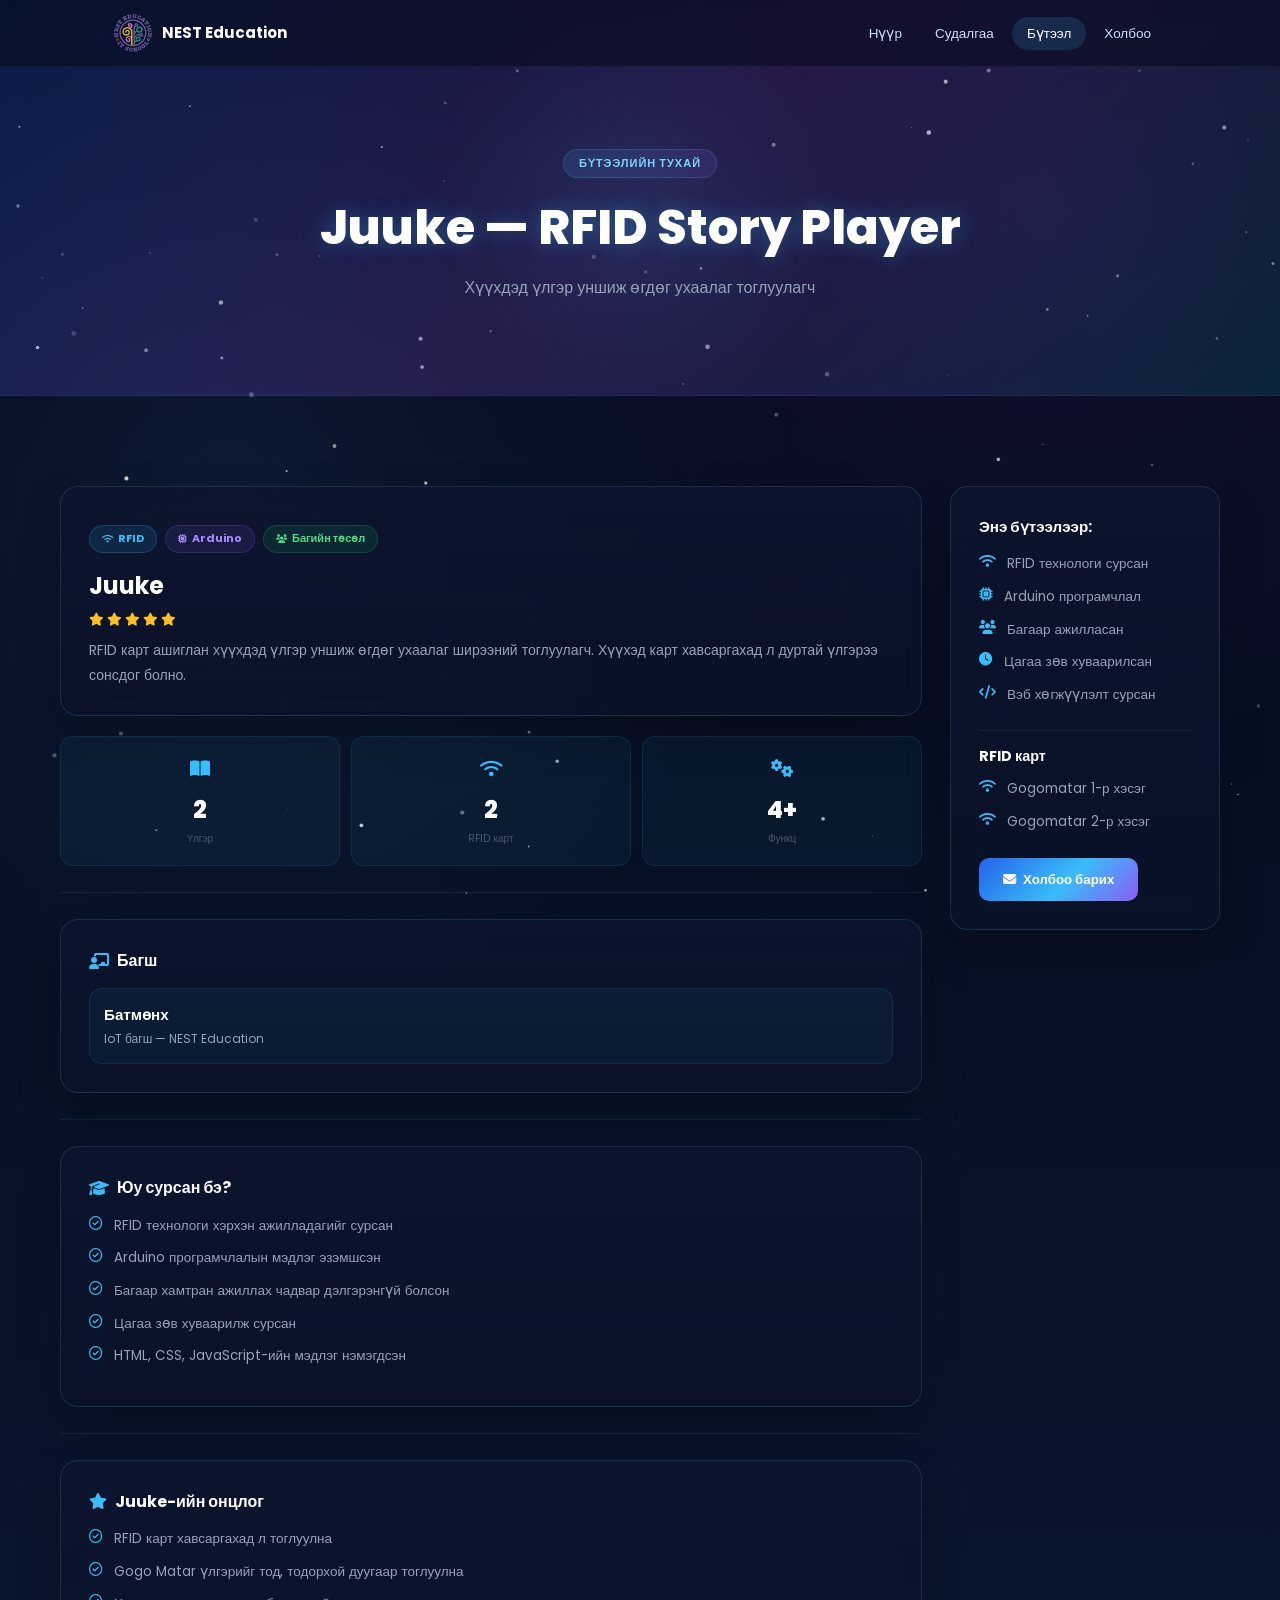
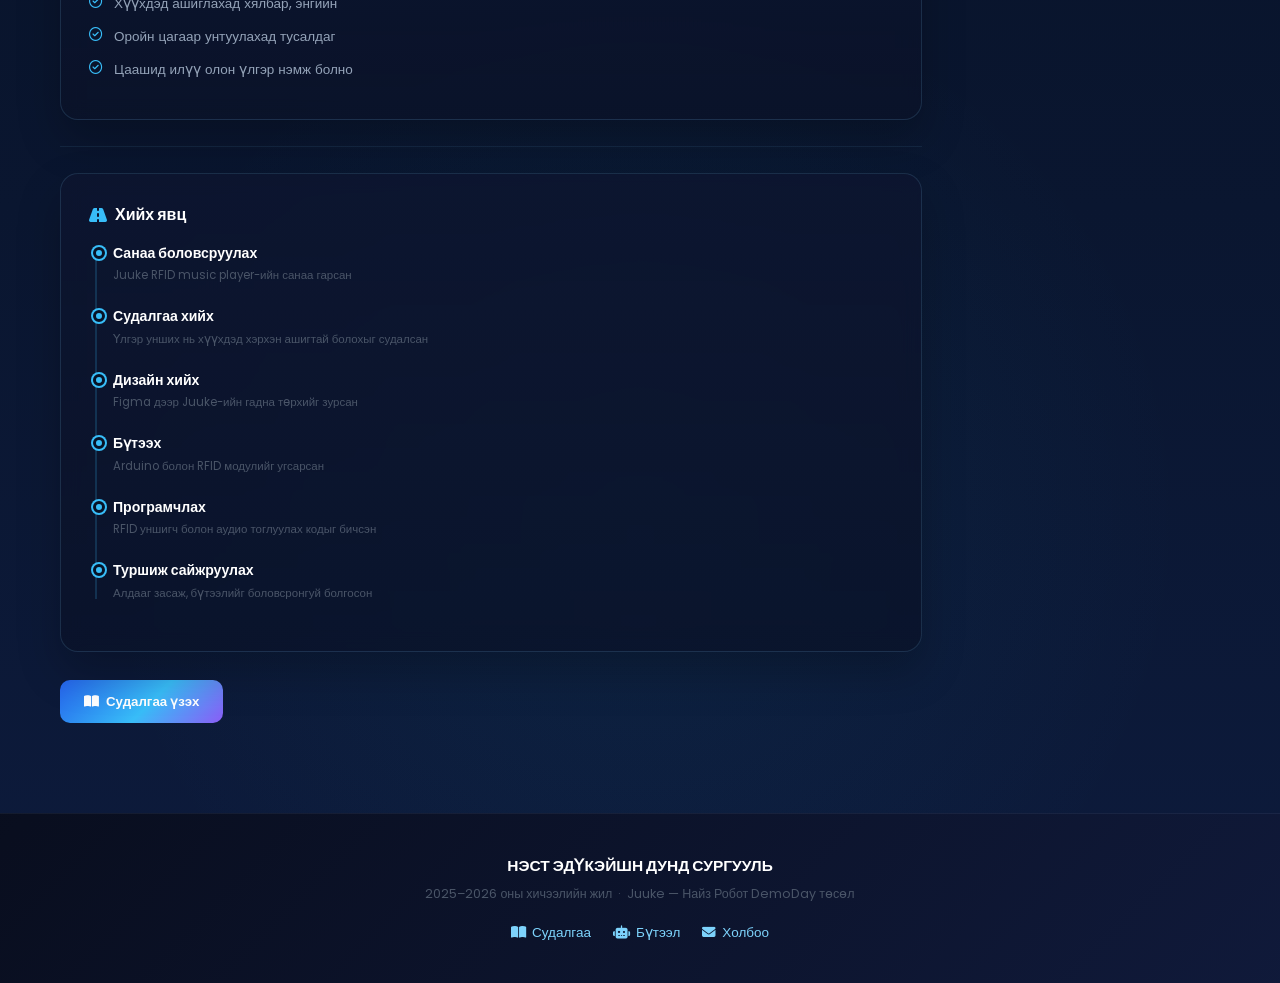
==== commit fed849cd: "commit" ====
--- a/buteel.html
+++ b/buteel.html
@@ -1,117 +1,171 @@
-<!DOCTYPE html>
-<html lang="mn">
-<head>
-  <meta charset="UTF-8">
-  <meta name="viewport" content="width=device-width, initial-scale=1.0">
-  <title>Бүтээлийн танилцуулга — Friend Robot</title>
-  <link rel="stylesheet" href="https://cdnjs.cloudflare.com/ajax/libs/font-awesome/6.5.0/css/all.min.css">
-  <script src="https://cdnjs.cloudflare.com/ajax/libs/jquery/3.7.1/jquery.min.js"></script>
-  <link rel="stylesheet" href="style.css">
-  <link rel="stylesheet" href="buteel.css">
-</head>
-<body>
-
-  <button id="scroll-top"><i class="fas fa-chevron-up"></i></button>
-
-  <nav>
-    <img src="img/favicon.ico" class="logo" alt="NEST logo">
-    <span class="nav-brand">NEST Education IT school</span>
-    <div class="navigation">
-      <ul>
-        <i id="menu-close" class="fas fa-times"></i>
-        <li><a href="index.html">Нүүр Хуудас</a></li>
-        <li><a href="buteel.html" class="active">Бүтээлийн танилцуулга</a></li>
-        <li><a href="course-inner.html">Хичээлийн тухай</a></li>
-        <li><a href="contact.html">Холбоо барих</a></li>
-      </ul>
-      <img src="img/k.jpg" id="menu-btn" alt="menu">
-    </div>
-  </nav>
-
-  <section id="about-home">
-    <h2>Блог</h2>
-    <p>Бидний бүтээлийн тухай дэлгэрэнгүй</p>
-  </section>
-
-  <section id="blog-container">
-    <div class="blogs">
-
-      <div class="post">
-        <img src="friendrobot.png" alt="Friend Robot">
-        <div class="post-meta">
-          <span class="post-tag"><i class="fas fa-robot"></i> Робот</span>
-          <span class="post-date"><i class="fas fa-calendar"></i> 2026</span>
-        </div>
-        <h3>Friend Robot — Манай бүтээл</h3>
-        <p>Манай бүтээл бол хөдөлдөг нүдтэй, Vector болон Eilik роботоос санаа авсан найрсаг робот юм. Гадна төрх нь Eilik-тэй төстэй бөгөөд өөрийн гэсэн хувцастай.</p>
-        <a href="post.html"><i class="fas fa-arrow-right"></i> Дэлгэрэнгүй унших</a>
-      </div>
-
-      <div class="post">
-        <img src="eilik.jpg" alt="Eilik Robot">
-        <div class="post-meta">
-          <span class="post-tag"><i class="fas fa-lightbulb"></i> Санаа</span>
-          <span class="post-date"><i class="fas fa-calendar"></i> 2026</span>
-        </div>
-        <h3>Eilik — Санаа авсан робот</h3>
-        <p>Eilik бол олон хүүхдийн дуртай хайрхан робот юм. Бид гадна төрхийг нь загвар болгон ашиглаж, роботдоо хувцас оёж нэмсэн.</p>
-        <a href="post.html"><i class="fas fa-arrow-right"></i> Дэлгэрэнгүй унших</a>
-      </div>
-
-      <div class="post">
-        <img src="lcddisplay.jpeg" alt="Vector Robot">
-        <div class="post-meta">
-          <span class="post-tag"><i class="fas fa-eye"></i> Нүдний загвар</span>
-          <span class="post-date"><i class="fas fa-calendar"></i> 2026</span>
-        </div>
-        <h3>LCD Display — Touchscreen дэлгэц</h3>
-        <p>LCD Display-ээр хүүхэд аль үлгэрийг сонгохийг хялбархан болгоно.</p>
-        <a href="post.html"><i class="fas fa-arrow-right"></i> Дэлгэрэнгүй унших</a>
-      </div>
-
-    </div>
-
-    <div class="cate">
-      <div class="cate-inner">
-        <h2>Категориуд</h2>
-        <hr>
-        <a href="#"><i class="fas fa-robot"></i> Робот бүтээх</a>
-        <hr>
-        <a href="#"><i class="fas fa-microchip"></i> Электроник</a>
-        <hr>
-        <a href="#"><i class="fas fa-code"></i> Програмчлал</a>
-        <hr>
-        <a href="#"><i class="fas fa-palette"></i> Дизайн</a>
-        <hr>
-        <a href="#"><i class="fas fa-lightbulb"></i> Санаа авсан эх сурвалж</a>
-        <hr>
-        <a href="#"><i class="fas fa-users"></i> Багийн ажил</a>
-      </div>
-
-      <div class="cate-inner" style="margin-top:2rem;">
-        <h2>Тухай</h2>
-        <hr>
-        <div class="about-widget">
-          <p>Бид NEST Education IT сургуулийн сурагчид. DemoDay-д зориулан Friend Robot-ийг бүтээлээ.</p>
-          <a href="contact.html" class="cate-btn"><i class="fas fa-envelope"></i> Холбоо барих</a>
-        </div>
-      </div>
-    </div>
-  </section>
-
-  <footer>
-    <p>© 2026 NEST Education IT School — Friend Robot DemoDay Project &nbsp;|&nbsp; <a href="contact.html">Холбоо барих</a></p>
-  </footer>
-
-  <script>
-    $('#menu-btn').click(function(){ $('nav .navigation ul').addClass('active'); });
-    $('#menu-close').click(function(){ $('nav .navigation ul').removeClass('active'); });
-    window.addEventListener('scroll', function() {
-      document.getElementById('scroll-top').classList.toggle('show', window.scrollY > 300);
-    });
-    document.getElementById('scroll-top').addEventListener('click', function() {
-      window.scrollTo({ top: 0, behavior: 'smooth' });
-    });
-  </script>
-</body>
-</html>
+<!DOCTYPE html>
+<html lang="mn">
+<head>
+  <meta charset="UTF-8">
+  <meta name="viewport" content="width=device-width, initial-scale=1.0">
+  <title>Бүтээл — Найз Робот</title>
+  <link rel="stylesheet" href="https://cdnjs.cloudflare.com/ajax/libs/font-awesome/6.5.0/css/all.min.css">
+  <link rel="stylesheet" href="style.css">
+</head>
+<body>
+<canvas id="particles"></canvas>
+<button id="scroll-top"><i class="fas fa-chevron-up"></i></button>
+
+<nav id="mainNav">
+  <div class="nav-inner">
+    <a href="index.html" class="nav-logo">
+      <img src="school.ico" alt="NEST" onerror="this.style.display='none'">
+      <span>NEST Education</span>
+    </a>
+    <ul class="nav-links" id="navLinks">
+      <i id="menu-close" class="fas fa-times"></i>
+      <li><a href="index.html">Нүүр</a></li>
+      <li><a href="studies.html">Судалгаа</a></li>
+      <li><a href="buteel.html" class="active">Бүтээл</a></li>
+      <li><a href="contact.html">Холбоо</a></li>
+    </ul>
+    <img src="img/menu.png" id="menu-btn" alt="menu" onerror="this.style.display='none'">
+  </div>
+</nav>
+
+<section id="page-hero">
+  <span class="section-tag">Бүтээлийн тухай</span>
+  <h1>Juuke — RFID Story Player</h1>
+  <p>Хүүхдэд үлгэр уншиж өгдөг ухаалаг тоглуулагч</p>
+</section>
+
+<div class="container section-gap">
+  <div class="buteel-layout">
+
+    <div class="buteel-main">
+
+      <div class="glass-card">
+        <img src="img/81cbdec7686660ef7bfd3107352da990.jpeg" alt="Juuke"
+          style="width:100%;height:320px;object-fit:cover;border-radius:12px;margin-bottom:18px;"
+          onerror="this.style.display='none'">
+        <div class="badge-row">
+          <span class="badge badge-blue"><i class="fas fa-wifi"></i> RFID</span>
+          <span class="badge badge-purple"><i class="fas fa-microchip"></i> Arduino</span>
+          <span class="badge badge-green"><i class="fas fa-users"></i> Багийн төсөл</span>
+        </div>
+        <h2 style="color:#fff;font-size:1.5rem;margin:14px 0 8px;">Juuke</h2>
+        <div style="display:flex;gap:3px;margin-bottom:12px;">
+          <i class="fas fa-star" style="color:#fbbf24;font-size:13px;"></i>
+          <i class="fas fa-star" style="color:#fbbf24;font-size:13px;"></i>
+          <i class="fas fa-star" style="color:#fbbf24;font-size:13px;"></i>
+          <i class="fas fa-star" style="color:#fbbf24;font-size:13px;"></i>
+          <i class="fas fa-star" style="color:#fbbf24;font-size:13px;"></i>
+        </div>
+        <p style="color:var(--muted);line-height:1.75;">RFID карт ашиглан хүүхдэд үлгэр уншиж өгдөг ухаалаг ширээний тоглуулагч. Хүүхэд карт хавсаргахад л дуртай үлгэрээ сонсдог болно.</p>
+      </div>
+
+      <div class="stat-grid">
+        <div class="stat-card"><span class="stat-icon"><i class="fas fa-book-open"></i></span><span class="stat-value">2</span><span class="stat-label">Үлгэр</span></div>
+        <div class="stat-card"><span class="stat-icon"><i class="fas fa-wifi"></i></span><span class="stat-value">2</span><span class="stat-label">RFID карт</span></div>
+        <div class="stat-card"><span class="stat-icon"><i class="fas fa-cogs"></i></span><span class="stat-value">4+</span><span class="stat-label">Функц</span></div>
+      </div>
+
+      <hr class="dim">
+
+      <div class="glass-card">
+        <h3 style="color:#fff;margin-bottom:14px;display:flex;align-items:center;gap:8px;"><i class="fas fa-chalkboard-teacher" style="color:#38bdf8;"></i> Багш</h3>
+        <div class="tutor-card">
+          <img src="img/iot.jpeg" alt="Батмөнх" onerror="this.style.display='none'">
+          <div><h5>Батмөнх</h5><p>IoT багш — NEST Education</p></div>
+        </div>
+      </div>
+
+      <hr class="dim">
+
+      <div class="glass-card">
+        <h3 style="color:#fff;margin-bottom:14px;display:flex;align-items:center;gap:8px;"><i class="fas fa-graduation-cap" style="color:#38bdf8;"></i> Юу сурсан бэ?</h3>
+        <div class="learn-list">
+          <p><i class="far fa-check-circle"></i> RFID технологи хэрхэн ажилладагийг сурсан</p>
+          <p><i class="far fa-check-circle"></i> Arduino програмчлалын мэдлэг эзэмшсэн</p>
+          <p><i class="far fa-check-circle"></i> Багаар хамтран ажиллах чадвар дэлгэрэнгүй болсон</p>
+          <p><i class="far fa-check-circle"></i> Цагаа зөв хуваарилж сурсан</p>
+          <p><i class="far fa-check-circle"></i> HTML, CSS, JavaScript-ийн мэдлэг нэмэгдсэн</p>
+        </div>
+      </div>
+
+      <hr class="dim">
+
+      <div class="glass-card">
+        <h3 style="color:#fff;margin-bottom:14px;display:flex;align-items:center;gap:8px;"><i class="fas fa-star" style="color:#38bdf8;"></i> Juuke-ийн онцлог</h3>
+        <div class="learn-list">
+          <p><i class="far fa-check-circle"></i> RFID карт хавсаргахад л тоглуулна</p>
+          <p><i class="far fa-check-circle"></i> Gogo Matar үлгэрийг тод, тодорхой дуугаар тоглуулна</p>
+          <p><i class="far fa-check-circle"></i> Хүүхдэд ашиглахад хялбар, энгийн</p>
+          <p><i class="far fa-check-circle"></i> Оройн цагаар унтуулахад тусалдаг</p>
+          <p><i class="far fa-check-circle"></i> Цаашид илүү олон үлгэр нэмж болно</p>
+        </div>
+      </div>
+
+      <hr class="dim">
+
+      <div class="glass-card">
+        <h3 style="color:#fff;margin-bottom:14px;display:flex;align-items:center;gap:8px;"><i class="fas fa-road" style="color:#38bdf8;"></i> Хийх явц</h3>
+        <div class="timeline">
+          <div class="tl-item"><div class="tl-dot"></div><h4>Санаа боловсруулах</h4><p>Juuke RFID music player-ийн санаа гарсан</p></div>
+          <div class="tl-item"><div class="tl-dot"></div><h4>Судалгаа хийх</h4><p>Үлгэр унших нь хүүхдэд хэрхэн ашигтай болохыг судалсан</p></div>
+          <div class="tl-item"><div class="tl-dot"></div><h4>Дизайн хийх</h4><p>Figma дээр Juuke-ийн гадна төрхийг зурсан</p></div>
+          <div class="tl-item"><div class="tl-dot"></div><h4>Бүтээх</h4><p>Arduino болон RFID модулийг угсарсан</p></div>
+          <div class="tl-item"><div class="tl-dot"></div><h4>Програмчлах</h4><p>RFID уншигч болон аудио тоглуулах кодыг бичсэн</p></div>
+          <div class="tl-item"><div class="tl-dot"></div><h4>Туршиж сайжруулах</h4><p>Алдааг засаж, бүтээлийг боловсронгуй болгосон</p></div>
+        </div>
+      </div>
+
+      <div class="enroll-btn" style="margin-top:8px;">
+        <a href="studies.html"><i class="fas fa-book-open"></i> Судалгаа үзэх</a>
+      </div>
+
+    </div>
+
+    <div class="buteel-sidebar">
+      <div class="glass-card">
+        <h3 style="color:#fff;margin-bottom:14px;font-size:.95rem;">Энэ бүтээлээр:</h3>
+        <div class="learn-list">
+          <p><i class="fas fa-wifi"></i> RFID технологи сурсан</p>
+          <p><i class="fas fa-microchip"></i> Arduino програмчлал</p>
+          <p><i class="fas fa-users"></i> Багаар ажилласан</p>
+          <p><i class="fas fa-clock"></i> Цагаа зөв хуваарилсан</p>
+          <p><i class="fas fa-code"></i> Вэб хөгжүүлэлт сурсан</p>
+        </div>
+        <hr class="dim" style="margin:14px 0;">
+        <h3 style="color:#fff;margin-bottom:10px;font-size:.9rem;">RFID карт</h3>
+        <div class="learn-list">
+          <p><i class="fas fa-wifi"></i> Gogomatar 1-р хэсэг</p>
+          <p><i class="fas fa-wifi"></i> Gogomatar 2-р хэсэг</p>
+        </div>
+        <div class="enroll-btn" style="margin-top:14px;">
+          <a href="contact.html"><i class="fas fa-envelope"></i> Холбоо барих</a>
+        </div>
+      </div>
+    </div>
+
+  </div>
+</div>
+
+<footer>
+  <div class="footer-inner">
+    <p class="footer-title">НЭСТ ЭДҮКЭЙШН ДУНД СУРГУУЛЬ</p>
+    <p class="footer-sub">2025–2026 оны хичээлийн жил &nbsp;·&nbsp; Juuke — Найз Робот DemoDay төсөл</p>
+    <div class="footer-links">
+      <a href="studies.html"><i class="fas fa-book-open"></i> Судалгаа</a>
+      <a href="buteel.html"><i class="fas fa-robot"></i> Бүтээл</a>
+      <a href="contact.html"><i class="fas fa-envelope"></i> Холбоо</a>
+    </div>
+  </div>
+</footer>
+
+<script>
+(function(){const c=document.getElementById('particles'),x=c.getContext('2d');let P=[];function resize(){c.width=innerWidth;c.height=innerHeight;}function init(){P=[];const n=Math.min(120,Math.floor(innerWidth/14));for(let i=0;i<n;i++)P.push({x:Math.random()*c.width,y:Math.random()*c.height,r:Math.random()*2+.4,dx:(Math.random()-.5)*.09,dy:(Math.random()-.5)*.09,a:Math.random()*.6+.2});}function draw(){x.clearRect(0,0,c.width,c.height);for(const p of P){x.beginPath();x.arc(p.x,p.y,p.r,0,Math.PI*2);x.fillStyle=`rgba(255,255,255,${p.a})`;x.fill();p.x+=p.dx;p.y+=p.dy;if(p.x<0||p.x>c.width)p.dx*=-1;if(p.y<0||p.y>c.height)p.dy*=-1;}requestAnimationFrame(draw);}resize();init();draw();window.addEventListener('resize',()=>{resize();init();});})();
+document.getElementById('menu-btn').addEventListener('click',()=>document.getElementById('navLinks').classList.add('active'));
+document.getElementById('menu-close').addEventListener('click',()=>document.getElementById('navLinks').classList.remove('active'));
+window.addEventListener('scroll',()=>{document.getElementById('mainNav').classList.toggle('scrolled',scrollY>50);document.getElementById('scroll-top').classList.toggle('show',scrollY>400);});
+document.getElementById('scroll-top').addEventListener('click',()=>window.scrollTo({top:0,behavior:'smooth'}));
+const ro=new IntersectionObserver(es=>{es.forEach(e=>{if(e.isIntersecting){e.target.style.opacity='1';e.target.style.transform='translateY(0)';}});},{threshold:.08});
+document.querySelectorAll('.glass-card,.stat-grid').forEach(el=>{el.style.opacity='0';el.style.transform='translateY(22px)';el.style.transition='opacity .5s ease,transform .5s ease';ro.observe(el);});
+</script>
+</body>
+</html>
--- a/style.css
+++ b/style.css
@@ -1,416 +1,589 @@
-@import url('https://fonts.googleapis.com/css2?family=Inter:wght@300;400;500;600&family=Poppins:wght@300;400;500;600;700;800;900&display=swap');
-
-* { margin: 0; padding: 0; box-sizing: border-box; }
-
+@import url('https://fonts.googleapis.com/css2?family=Poppins:wght@300;400;500;600;700;800;900&display=swap');
+
+/* ══ RESET ══ */
+*, *::before, *::after { box-sizing: border-box; margin: 0; padding: 0; }
+
+/* ══ VARIABLES ══ */
 :root {
-  --navy: rgb(21, 21, 100);
-  --purple: #5f38fd;
-  --light-purple: #b5b6f5;
-  --gold: #fdc938;
-  --text-dark: #1a1a2e;
-  --text-mid: #4a4a6a;
-  --text-light: #7a7a9a;
-  --bg-light: #f5f5ff;
-  --white: #ffffff;
-  --radius: 14px;
-  --shadow: 0 4px 24px rgba(21,21,100,0.10);
-  --transition: 0.3s cubic-bezier(.4,0,.2,1);
+  --bg:      #020617;
+  --bg2:     #071226;
+  --blue:    #38bdf8;
+  --blue2:   #2563eb;
+  --purple:  #8b5cf6;
+  --cyan:    #67e8f9;
+  --glass:   rgba(13,21,47,0.82);
+  --border:  rgba(125,211,252,0.14);
+  --border2: rgba(125,211,252,0.30);
+  --text:    #e8f6ff;
+  --muted:   #94a3b8;
+  --dim:     #4a5568;
+  --radius:  18px;
+  --ease:    cubic-bezier(.4,0,.2,1);
 }
 
 html { scroll-behavior: smooth; }
 
-body { font-family: 'Poppins', sans-serif; color: var(--text-dark); background: var(--white); overflow-x: hidden; }
-
-h1 { font-size: 2.5rem; font-weight: 800; color: var(--navy); }
-h2 { font-weight: 700; color: var(--navy); }
-h3 { font-weight: 600; color: var(--text-dark); }
-p  { color: var(--text-mid); line-height: 1.7; }
-
-/* ── Scroll to top button ── */
+body {
+  font-family: 'Poppins', sans-serif;
+  color: var(--text);
+  background:
+    radial-gradient(circle at 18% 18%, rgba(96,165,250,.09), transparent 24%),
+    radial-gradient(circle at 82% 8%,  rgba(168,85,247,.09), transparent 22%),
+    radial-gradient(circle at 50% 82%, rgba(34,211,238,.05), transparent 25%),
+    linear-gradient(180deg, #020617 0%, #071226 40%, #0a1630 70%, #0d1b3d 100%);
+  min-height: 100vh;
+  overflow-x: hidden;
+  line-height: 1.6;
+}
+
+/* ══ PARTICLES ══ */
+#particles {
+  position: fixed; inset: 0; width: 100%; height: 100%;
+  z-index: 0; pointer-events: none;
+}
+
+/* ══ SCROLL TOP ══ */
 #scroll-top {
-  position: fixed;
-  bottom: 30px;
-  right: 30px;
-  width: 44px;
-  height: 44px;
-  background: var(--purple);
-  color: #fff;
-  border: none;
-  border-radius: 50%;
-  font-size: 18px;
-  cursor: pointer;
-  display: none;
-  align-items: center;
-  justify-content: center;
-  z-index: 999;
-  box-shadow: 0 4px 16px rgba(95,56,253,0.35);
-  transition: var(--transition);
-}
-#scroll-top:hover { transform: translateY(-3px); background: var(--navy); }
-#scroll-top.show { display: flex; }
-
-/* ── NAV ── */
-nav {
-  position: fixed;
-  width: 100%;
-  background: rgba(255,255,255,0.92);
-  backdrop-filter: blur(12px);
-  display: flex;
-  justify-content: space-between;
-  align-items: center;
-  padding: 0.8rem 8vw;
-  box-shadow: 0 2px 20px rgba(21,21,100,0.08);
-  z-index: 100;
-  transition: var(--transition);
-}
-
-nav .logo { width: 60px; height: 60px; border-radius: 12px; object-fit: contain; cursor: pointer; }
-nav .nav-brand { font-weight: 700; font-size: 1rem; color: var(--navy); letter-spacing: 0.5px; }
-nav .navigation { display: flex; align-items: center; }
-nav .navigation ul { display: flex; align-items: center; list-style: none; gap: 8px; }
-nav .navigation ul li a {
-  text-decoration: none;
-  color: var(--navy);
-  font-size: 14px;
-  font-weight: 500;
-  padding: 6px 14px;
-  border-radius: 8px;
-  transition: var(--transition);
-}
-nav .navigation ul li a:hover,
-nav .navigation ul li a.active {
-  background: var(--purple);
-  color: #fff;
-}
-
-#menu-btn { width: 32px; height: 32px; display: none; cursor: pointer; border-radius: 8px; object-fit: contain; }
-#menu-close { display: none; font-size: 1.6rem; color: #fff; padding: 28px 0 20px 20px; cursor: pointer; }
-
-/* ── HERO ── */
-#home {
-  background-image: linear-gradient(135deg, rgba(9,5,54,0.55), rgba(95,56,253,0.6)), url("img/back.jpg");
-  width: 100%;
-  height: 100vh;
-  background-size: cover;
-  background-position: center;
-  background-attachment: fixed;
-  display: flex;
-  flex-direction: column;
-  justify-content: center;
-  align-items: center;
-  text-align: center;
-  padding: 0 6vw;
-}
-
-#home h2 { color: #fff; font-size: 3rem; font-weight: 800; letter-spacing: 1px; line-height: 1.2; margin-bottom: 1rem; text-shadow: 0 2px 20px rgba(0,0,0,0.3); }
-#home p  { color: rgba(255,255,255,0.88); font-size: 1rem; max-width: 560px; line-height: 1.7; margin-bottom: 2rem; }
-
-.btn { display: flex; gap: 12px; flex-wrap: wrap; justify-content: center; }
-
-.btn a, .enroll-btn a {
-  text-decoration: none;
-  font-size: 0.9rem;
-  padding: 13px 32px;
-  font-weight: 600;
-  border-radius: 10px;
-  transition: var(--transition);
-  display: inline-flex;
-  align-items: center;
-  gap: 8px;
-}
-
-.btn a.blue, .enroll-btn a.blue {
-  color: #fff;
-  background: var(--navy);
-  box-shadow: 0 4px 16px rgba(21,21,100,0.3);
-}
-.btn a.blue:hover, .enroll-btn a.blue:hover {
-  background: var(--purple);
-  transform: translateY(-2px);
-  box-shadow: 0 8px 24px rgba(95,56,253,0.4);
-}
-
-.btn a.yellow {
-  color: var(--navy);
-  background: var(--gold);
-  box-shadow: 0 4px 16px rgba(253,201,56,0.4);
-}
-.btn a.yellow:hover {
-  background: #fff;
-  transform: translateY(-2px);
-}
-
-/* ── SECTION SHARED ── */
-.section-header { text-align: center; margin-bottom: 3rem; }
-.section-header p { color: var(--text-light); margin-top: 0.5rem; font-size: 0.95rem; }
+  position: fixed; bottom: 28px; right: 28px;
+  width: 44px; height: 44px; border-radius: 50%;
+  background: linear-gradient(135deg, var(--blue2), var(--blue) 55%, var(--purple));
+  color: #fff; border: none; cursor: pointer; z-index: 999;
+  display: none; align-items: center; justify-content: center; font-size: 15px;
+  box-shadow: 0 4px 20px rgba(56,189,248,.4);
+  transition: transform .25s var(--ease);
+}
+#scroll-top:hover { transform: translateY(-3px); }
+#scroll-top.show  { display: flex; }
+
+/* ══ NAV ══ */
+nav#mainNav {
+  position: fixed; width: 100%; top: 0; z-index: 100;
+  background: rgba(7,12,28,.55);
+  backdrop-filter: blur(18px);
+  border-bottom: 1px solid rgba(191,219,254,.06);
+  transition: background .3s var(--ease), box-shadow .3s var(--ease);
+}
+nav#mainNav.scrolled {
+  background: rgba(7,12,28,.94);
+  box-shadow: 0 8px 32px rgba(0,0,0,.35);
+}
+.nav-inner {
+  max-width: 1180px; margin: 0 auto;
+  display: flex; align-items: center; justify-content: space-between;
+  padding: 14px 5vw;
+}
+.nav-logo {
+  display: flex; align-items: center; gap: 10px;
+  text-decoration: none; color: #fff; font-weight: 700; font-size: 15px;
+  flex-shrink: 0;
+}
+.nav-logo img { width: 38px; height: 38px; border-radius: 10px; object-fit: contain; }
+
+.nav-links {
+  display: flex; list-style: none; gap: 3px; align-items: center;
+}
+.nav-links li a {
+  text-decoration: none; color: #c8def8;
+  font-size: 13.5px; font-weight: 500;
+  padding: 7px 15px; border-radius: 999px;
+  transition: background .2s, color .2s; white-space: nowrap;
+}
+.nav-links li a:hover,
+.nav-links li a.active {
+  background: rgba(56,189,248,.14); color: #fff;
+}
+
+#menu-btn   { width: 30px; height: 30px; display: none; cursor: pointer; object-fit: contain; border-radius: 6px; }
+#menu-close { display: none; font-size: 1.5rem; color: #fff; padding: 26px 0 18px 20px; cursor: pointer; }
+
+/* ══ HERO ══ */
+#hero {
+  min-height: 100vh;
+  display: flex; align-items: center; justify-content: center;
+  text-align: center; padding: 120px 5vw 80px;
+  position: relative; overflow: hidden; z-index: 1;
+  background:
+    radial-gradient(circle at center, rgba(56,189,248,.11), transparent 30%),
+    linear-gradient(135deg, rgba(37,99,235,.22), rgba(168,85,247,.18), rgba(6,182,212,.12));
+  border-bottom: 1px solid rgba(191,219,254,.06);
+}
+#hero::before, #hero::after {
+  content: ""; position: absolute;
+  width: 360px; height: 360px; border-radius: 50%;
+  filter: blur(24px); opacity: .2; pointer-events: none;
+}
+#hero::before { background: var(--blue);   top: -130px; left: -90px; }
+#hero::after  { background: var(--purple); right: -110px; bottom: -170px; }
+
+.hero-content { position: relative; z-index: 1; max-width: 840px; }
+
+.hero-chip {
+  display: inline-flex; align-items: center; gap: 8px;
+  background: rgba(56,189,248,.12); border: 1px solid rgba(56,189,248,.22);
+  color: #7dd3fc; font-size: 12px; font-weight: 700;
+  padding: 5px 16px; border-radius: 999px; margin-bottom: 22px;
+  letter-spacing: .5px; text-transform: uppercase;
+}
+.glow-title {
+  font-size: clamp(38px,7vw,72px); font-weight: 900;
+  letter-spacing: 2px; color: #fff;
+  text-shadow: 0 0 14px rgba(56,189,248,.6), 0 0 32px rgba(168,85,247,.45);
+  margin-bottom: 18px; line-height: 1.1;
+}
+.sub-glow {
+  font-size: clamp(15px,2vw,18px); color: #cfe9ff;
+  max-width: 660px; margin: 0 auto 34px; line-height: 1.75;
+}
+.hero-btns {
+  display: flex; gap: 14px; justify-content: center; flex-wrap: wrap; margin-bottom: 44px;
+}
+.hero-stats {
+  display: flex; align-items: center; justify-content: center;
+  gap: 28px; flex-wrap: wrap;
+}
+.hstat { text-align: center; }
+.hstat-num   { display: block; font-size: 26px; font-weight: 800; color: var(--cyan); }
+.hstat-label { font-size: 11px; color: var(--muted); text-transform: uppercase; letter-spacing: .5px; }
+.hstat-sep   { width: 1px; height: 36px; background: rgba(125,211,252,.16); }
+
+/* ══ BUTTONS ══ */
+.btn-primary {
+  display: inline-flex; align-items: center; gap: 8px;
+  text-decoration: none; padding: 13px 30px;
+  background: linear-gradient(135deg, var(--blue2), var(--blue) 55%, var(--purple));
+  color: #fff; border-radius: 12px; font-weight: 700; font-size: 14px;
+  box-shadow: 0 12px 28px rgba(37,99,235,.28);
+  transition: transform .25s var(--ease), filter .25s;
+  border: none; cursor: pointer; font-family: 'Poppins', sans-serif;
+}
+.btn-primary:hover { transform: translateY(-3px); filter: brightness(1.08); }
+
+.btn-ghost {
+  display: inline-flex; align-items: center; gap: 8px;
+  text-decoration: none; padding: 13px 30px;
+  background: rgba(191,219,254,.08); border: 1px solid rgba(191,219,254,.2);
+  color: var(--text); border-radius: 12px; font-weight: 600; font-size: 14px;
+  transition: background .25s, transform .25s;
+}
+.btn-ghost:hover { background: rgba(56,189,248,.13); transform: translateY(-3px); }
+
+/* ══ LAYOUT ══ */
+.container   { max-width: 1160px; margin: 0 auto; padding: 0 5vw; position: relative; z-index: 1; }
+.section-gap { padding: 90px 0; }
+
+.section-header { text-align: center; margin-bottom: 52px; }
 .section-tag {
   display: inline-block;
-  background: rgba(95,56,253,0.1);
-  color: var(--purple);
-  font-size: 0.75rem;
-  font-weight: 600;
-  padding: 4px 14px;
-  border-radius: 20px;
-  margin-bottom: 10px;
-  letter-spacing: 1px;
-  text-transform: uppercase;
-}
-
-/* ── TECHNOLOGIES ── */
-#project { padding: 7rem 8vw 5rem; background: var(--bg-light); }
-
-#project .project-box {
-  display: grid;
-  grid-template-columns: repeat(auto-fit, minmax(280px, 1fr));
-  gap: 1.5rem;
-  margin-top: 3rem;
-}
-
-#project .projects {
-  background: var(--white);
-  border-radius: var(--radius);
-  overflow: hidden;
-  box-shadow: var(--shadow);
-  transition: var(--transition);
-  position: relative;
-  display: flex;
-  flex-direction: column;
-}
-#project .projects:hover { transform: translateY(-6px); box-shadow: 0 12px 40px rgba(21,21,100,0.16); }
-
-#project .projects img {
-  width: 80px;
-  height: 80px;
-  object-fit: contain;
-  margin: 2rem auto 0;
-  border-radius: 0;
-}
-
-#project .projects .details { padding: 16px 20px 60px; flex: 1; }
-#project .projects .details span { font-size: 0.8rem; color: var(--text-light); }
-#project .projects .details h6 { font-size: 1.1rem; font-weight: 700; color: var(--navy); margin: 4px 0 8px; }
-#project .projects .details .star i { color: var(--gold); font-size: 0.8rem; }
-#project .projects .details .star span { font-size: 0.8rem; color: var(--text-light); margin-left: 4px; }
-
-#project .projects .cost {
-  position: absolute;
-  bottom: 16px;
-  right: 16px;
-  background: var(--purple);
-  color: #fff;
-  font-size: 0.75rem;
-  font-weight: 700;
-  padding: 6px 14px;
-  border-radius: 20px;
-  letter-spacing: 0.5px;
-}
-
-/* ── REGISTRATION ── */
-#registration {
-  padding: 6rem 8vw;
-  background-image: linear-gradient(135deg, rgba(21,21,100,0.85), rgba(95,56,253,0.75)), url("img/projects.webp");
-  background-size: cover;
-  background-position: center;
-  background-attachment: fixed;
-  display: flex;
-  justify-content: space-between;
-  align-items: center;
-  gap: 3rem;
-}
-
-#registration .reminder, #registration .reminder h1 { color: #fff; }
-#registration .reminder p { color: rgba(255,255,255,0.8); margin-bottom: 0.5rem; font-size: 1rem; }
-#registration .reminder h1 { font-size: 2.5rem; margin-bottom: 2rem; }
-
-#registration .reminder .time { display: flex; flex-wrap: wrap; gap: 12px; }
-#registration .reminder .time .date {
-  text-align: center;
-  padding: 16px 24px;
-  background: rgba(255,255,255,0.15);
-  backdrop-filter: blur(8px);
-  border-radius: 12px;
-  border: 1px solid rgba(255,255,255,0.25);
-  font-size: 1.4rem;
-  font-weight: 800;
-  color: #fff;
-  min-width: 80px;
-  line-height: 1.3;
-}
-#registration .reminder .time .date span { display: block; font-size: 0.65rem; font-weight: 400; opacity: 0.8; margin-top: 2px; letter-spacing: 1px; text-transform: uppercase; }
-
-#registration .form {
-  background: var(--white);
-  border-radius: var(--radius);
-  display: flex;
-  flex-direction: column;
-  padding: 2.5rem;
-  box-shadow: 0 20px 60px rgba(0,0,0,0.2);
-  min-width: 320px;
-}
-#registration .form h3 { color: var(--navy); margin-bottom: 1rem; font-size: 1.3rem; }
-#registration .form input {
-  margin: 8px 0;
-  padding: 14px 16px;
-  border: 1.5px solid #e0e0f0;
-  border-radius: 8px;
-  outline: none;
-  font-family: 'Poppins', sans-serif;
-  font-size: 0.9rem;
-  transition: var(--transition);
-}
-#registration .form input:focus { border-color: var(--purple); box-shadow: 0 0 0 3px rgba(95,56,253,0.1); }
-#registration .form input::placeholder { color: #aaa; font-size: 0.85rem; }
-#registration .form .btn { margin-top: 16px; }
-#registration .form a.yellow {
-  text-decoration: none;
-  font-size: 0.9rem;
-  padding: 13px 32px;
-  font-weight: 600;
-  border-radius: 10px;
-  color: #fff;
-  background: var(--purple);
-  transition: var(--transition);
-  display: inline-block;
-}
-#registration .form a.yellow:hover { background: var(--navy); transform: translateY(-2px); }
-
-/* ── TEAM ── */
-#experts { padding: 7rem 8vw 5rem; text-align: center; }
-
-#experts .expert-box {
-  display: grid;
-  grid-template-columns: repeat(auto-fit, minmax(220px, 1fr));
-  gap: 1.5rem;
-  margin-top: 3rem;
-}
-
-#experts .expert-box .profile {
-  background: var(--white);
-  border-radius: var(--radius);
-  padding: 2rem 1.2rem;
-  box-shadow: var(--shadow);
-  border: 1.5px solid #ebebff;
-  transition: var(--transition);
-}
-#experts .expert-box .profile:hover {
-  transform: translateY(-6px);
-  box-shadow: 0 16px 40px rgba(95,56,253,0.15);
-  border-color: var(--light-purple);
-}
-
-#experts .expert-box .profile img {
-  width: 100px;
-  height: 100px;
-  border-radius: 50%;
-  object-fit: cover;
-  border: 3px solid var(--light-purple);
-  margin-bottom: 1rem;
-}
-#experts .expert-box .profile h6 { font-size: 1.1rem; font-weight: 700; color: var(--navy); margin-bottom: 4px; }
-
-.role-tags { display: flex; flex-wrap: wrap; gap: 6px; justify-content: center; margin: 10px 0; }
+  background: linear-gradient(135deg, rgba(56,189,248,.13), rgba(139,92,246,.13));
+  border: 1px solid rgba(125,211,252,.15);
+  color: #7dd3fc; font-size: 11px; font-weight: 700;
+  padding: 5px 15px; border-radius: 999px; margin-bottom: 12px;
+  letter-spacing: 1px; text-transform: uppercase;
+}
+.section-title { font-size: clamp(22px,4vw,34px); font-weight: 800; color: #fff; margin-bottom: 10px; }
+.section-sub   { color: var(--muted); font-size: 15px; max-width: 580px; margin: 0 auto; }
+
+/* ══ GLASS CARD ══ */
+.glass-card {
+  background: linear-gradient(180deg, rgba(13,21,47,.84), rgba(10,18,40,.76));
+  border: 1px solid var(--border);
+  border-radius: var(--radius); padding: 28px;
+  box-shadow: 0 20px 44px rgba(0,0,0,.22);
+  backdrop-filter: blur(10px);
+  transition: border-color .3s, transform .3s var(--ease), box-shadow .3s;
+}
+.glass-card:hover { border-color: var(--border2); transform: translateY(-4px); box-shadow: 0 28px 56px rgba(0,0,0,.3); }
+.glass-card h3 { color: #fff; margin-bottom: 9px; font-size: 1rem; }
+.glass-card p  { color: var(--muted); font-size: .88rem; line-height: 1.65; }
+
+/* ══ ABOUT ══ */
+.about-grid { display: grid; grid-template-columns: repeat(auto-fit, minmax(230px,1fr)); gap: 20px; }
+.card-icon {
+  width: 50px; height: 50px; border-radius: 13px; margin-bottom: 16px;
+  background: linear-gradient(135deg, rgba(56,189,248,.15), rgba(139,92,246,.17));
+  border: 1px solid rgba(125,211,252,.13);
+  display: flex; align-items: center; justify-content: center;
+  font-size: 20px; color: var(--cyan);
+}
+
+/* ══ DEMO SECTION ══ */
+.demo-grid { display: grid; grid-template-columns: 1fr 1fr; gap: 26px; align-items: start; }
+
+/* Juuke stage */
+.juuke-stage {
+  background: radial-gradient(circle at center, rgba(56,189,248,.09), transparent 42%),
+              linear-gradient(180deg, rgba(15,23,42,.78), rgba(12,19,39,.96));
+  border: 1px solid rgba(125,211,252,.1);
+  border-radius: 20px; padding: 28px 20px;
+  display: flex; flex-direction: column; align-items: center; gap: 20px;
+}
+.juuke-device {
+  width: 180px;
+  filter: drop-shadow(0 16px 30px rgba(37,99,235,.3));
+  animation: floatDevice 3.5s ease-in-out infinite;
+}
+.juuke-screen-glow {
+  position: absolute; top: 20px; left: 50%; transform: translateX(-50%);
+  width: 110px; height: 50px; border-radius: 8px;
+  pointer-events: none; transition: box-shadow .4s;
+}
+.juuke-screen-glow.active {
+  box-shadow: 0 0 20px 6px rgba(56,189,248,.55), 0 0 44px 10px rgba(139,92,246,.22);
+}
+.juuke-svg-wrap { position: relative; }
+.card-slot-label { font-size: 12px; color: var(--muted); text-align: center; letter-spacing: .4px; }
+
+/* RFID cards */
+.rfid-cards-row { display: flex; gap: 12px; justify-content: center; flex-wrap: wrap; }
+.rfid-card {
+  min-width: 80px; border-radius: 10px;
+  border: 1.5px solid rgba(125,211,252,.2);
+  background: linear-gradient(135deg, rgba(37,99,235,.28), rgba(139,92,246,.22));
+  display: flex; flex-direction: column; align-items: center; justify-content: center;
+  gap: 5px; cursor: pointer; padding: 10px 8px;
+  transition: transform .25s var(--ease), border-color .25s, box-shadow .25s;
+  position: relative; overflow: hidden;
+}
+.rfid-card::before {
+  content: ''; position: absolute; inset: 0;
+  background: linear-gradient(135deg, rgba(255,255,255,.06), transparent);
+  pointer-events: none;
+}
+.rfid-card:hover { transform: translateY(-4px) scale(1.04); border-color: rgba(56,189,248,.5); box-shadow: 0 8px 24px rgba(56,189,248,.22); }
+.rfid-card.active { border-color: var(--cyan); box-shadow: 0 0 18px rgba(103,232,249,.4), 0 8px 24px rgba(56,189,248,.3); }
+.rfid-icon  { font-size: 22px; }
+.rfid-label { font-size: 10px; font-weight: 600; color: #c8def8; text-align: center; line-height: 1.3; }
+
+/* Story panel */
+.story-panel { display: flex; flex-direction: column; gap: 14px; }
+.story-img-wrap { position: relative; border-radius: 16px; overflow: hidden; }
+.story-image { width: 100%; height: 210px; object-fit: cover; display: block; transition: transform .4s; }
+.story-img-wrap:hover .story-image { transform: scale(1.03); }
+
+.now-playing-bar {
+  position: absolute; bottom: 10px; left: 10px; right: 10px;
+  background: rgba(7,12,28,.84); backdrop-filter: blur(8px);
+  border: 1px solid rgba(125,211,252,.14); border-radius: 10px;
+  padding: 7px 12px; display: flex; align-items: center; gap: 9px;
+  opacity: 0; transition: opacity .3s; pointer-events: none;
+}
+.now-playing-bar.show { opacity: 1; }
+.np-dot   { width: 7px; height: 7px; border-radius: 50%; background: var(--cyan); flex-shrink: 0; animation: npPulse 1s infinite; }
+.np-title { font-size: 12px; font-weight: 600; color: #fff; flex: 1; white-space: nowrap; overflow: hidden; text-overflow: ellipsis; }
+
+.story-text-box {
+  background: rgba(8,16,36,.88);
+  border-left: 4px solid var(--blue);
+  border-radius: 14px; padding: 16px;
+  min-height: 88px; font-size: 13.5px; line-height: 1.75;
+  color: var(--text); white-space: pre-wrap; word-break: break-word;
+}
+
+/* Progress */
+.progress-wrap { display: flex; align-items: center; gap: 10px; }
+.progress-bg   { flex: 1; height: 4px; background: rgba(255,255,255,.08); border-radius: 999px; overflow: hidden; }
+.progress-fill { height: 100%; border-radius: 999px; background: linear-gradient(90deg, var(--blue2), var(--blue), var(--purple)); width: 0%; transition: width .5s linear; }
+.progress-time { font-size: 11px; color: var(--muted); min-width: 36px; text-align: right; }
+
+/* Controls */
+.playback-controls { display: flex; align-items: center; gap: 9px; flex-wrap: wrap; }
+.ctrl-btn {
+  display: inline-flex; align-items: center; gap: 6px;
+  padding: 9px 16px; border-radius: 10px; font-size: 13px; font-weight: 600;
+  cursor: pointer; transition: transform .2s, filter .2s;
+  border: none; color: #fff; font-family: 'Poppins', sans-serif;
+}
+.ctrl-btn:hover { transform: translateY(-2px); filter: brightness(1.12); }
+.ctrl-play  { background: linear-gradient(135deg, var(--blue2), var(--blue) 55%, var(--purple)); }
+.ctrl-pause { background: rgba(56,189,248,.14); border: 1px solid rgba(56,189,248,.22); color: #7dd3fc; }
+.ctrl-stop  { background: rgba(139,92,246,.14); border: 1px solid rgba(139,92,246,.22); color: #c4b5fd; }
+
+/* Wave bars */
+.wave-wrap { display: flex; align-items: flex-end; gap: 4px; height: 34px; }
+.wave-bar  { width: 5px; border-radius: 999px; background: linear-gradient(180deg, var(--cyan), var(--purple)); height: 6px; opacity: .22; transform-origin: bottom; }
+.wave-wrap.active .wave-bar { opacity: 1; animation: waveDance .85s ease-in-out infinite; }
+.wave-wrap.active .wave-bar:nth-child(2){animation-delay:.08s}
+.wave-wrap.active .wave-bar:nth-child(3){animation-delay:.16s}
+.wave-wrap.active .wave-bar:nth-child(4){animation-delay:.24s}
+.wave-wrap.active .wave-bar:nth-child(5){animation-delay:.32s}
+.wave-wrap.active .wave-bar:nth-child(6){animation-delay:.40s}
+.wave-wrap.active .wave-bar:nth-child(7){animation-delay:.48s}
+.wave-wrap.active .wave-bar:nth-child(8){animation-delay:.56s}
+
+/* ══ TECH ══ */
+.tech-grid { display: grid; grid-template-columns: repeat(auto-fit, minmax(150px,1fr)); gap: 16px; }
+.tech-card {
+  background: var(--glass); border: 1px solid var(--border);
+  border-radius: 16px; padding: 22px 14px; text-align: center;
+  transition: border-color .3s, transform .3s var(--ease); position: relative;
+}
+.tech-card:hover { border-color: var(--border2); transform: translateY(-5px); }
+.tech-card img { width: 52px; height: 52px; object-fit: contain; margin-bottom: 10px; }
+.tech-card h4  { color: #fff; font-size: .9rem; margin-bottom: 3px; }
+.tech-card p   { color: var(--muted); font-size: .78rem; }
+.tech-badge {
+  position: absolute; top: 10px; right: 10px;
+  background: rgba(103,232,249,.1); border: 1px solid rgba(103,232,249,.2);
+  color: var(--cyan); font-size: 9px; font-weight: 700;
+  padding: 2px 7px; border-radius: 999px;
+}
+
+/* ══ COUNTDOWN ══ */
+.countdown-wrap {
+  background: linear-gradient(135deg, rgba(37,99,235,.16), rgba(139,92,246,.16));
+  border: 1px solid var(--border); border-radius: 24px;
+  padding: 50px 44px; display: flex; justify-content: space-between;
+  align-items: center; gap: 3rem; flex-wrap: wrap; backdrop-filter: blur(10px);
+}
+.cd-left  { flex: 1; min-width: 240px; }
+.cd-chip  { color: #7dd3fc; font-size: 13px; font-weight: 600; margin-bottom: 8px; }
+.cd-title { color: #fff; font-size: 2rem; font-weight: 800; margin-bottom: 26px; }
+.time     { display: flex; gap: 12px; flex-wrap: wrap; }
+.date {
+  text-align: center; padding: 16px 20px;
+  background: rgba(255,255,255,.09); backdrop-filter: blur(8px);
+  border-radius: 14px; border: 1px solid rgba(255,255,255,.15);
+  font-size: 2rem; font-weight: 900; color: #fff; min-width: 72px; line-height: 1.2;
+}
+.date span { display: block; font-size: 9px; font-weight: 500; opacity: .65; margin-top: 4px; letter-spacing: 1px; text-transform: uppercase; }
+.register-form {
+  background: rgba(13,21,47,.82); border: 1px solid var(--border);
+  border-radius: 18px; padding: 30px; min-width: 270px;
+  display: flex; flex-direction: column; gap: 10px;
+}
+.register-form h3 { color: #fff; font-size: 1.05rem; margin-bottom: 4px; }
+.register-form input {
+  padding: 12px 15px;
+  background: rgba(255,255,255,.05); border: 1px solid rgba(125,211,252,.14);
+  border-radius: 10px; color: #fff; font-family: 'Poppins', sans-serif;
+  font-size: 13px; outline: none; transition: border-color .2s;
+}
+.register-form input:focus { border-color: rgba(56,189,248,.4); }
+.register-form input::placeholder { color: var(--dim); }
+
+/* ══ TEAM ══ */
+.team-grid { display: grid; grid-template-columns: repeat(auto-fit, minmax(210px,1fr)); gap: 20px; }
+.team-card {
+  background: var(--glass); border: 1px solid var(--border);
+  border-radius: 20px; padding: 26px 18px; text-align: center;
+  transition: border-color .3s, transform .3s var(--ease), box-shadow .3s;
+}
+.team-card:hover { border-color: var(--border2); transform: translateY(-6px); box-shadow: 0 22px 48px rgba(0,0,0,.3); }
+.team-card img {
+  width: 88px; height: 88px; border-radius: 50%; object-fit: cover;
+  border: 3px solid rgba(56,189,248,.35); margin-bottom: 14px; display: block; margin-left: auto; margin-right: auto;
+}
+.team-avatar {
+  width: 88px; height: 88px; border-radius: 50%;
+  background: linear-gradient(135deg, var(--blue), var(--purple));
+  margin: 0 auto 14px; display: flex; align-items: center; justify-content: center;
+  color: #fff; font-size: 28px; font-weight: 800;
+}
+.team-card h3 { color: #fff; font-size: .98rem; margin-bottom: 10px; }
+.role-tags { display: flex; flex-wrap: wrap; gap: 5px; justify-content: center; margin: 8px 0; }
 .role-tags span {
-  display: inline-flex;
-  align-items: center;
-  gap: 5px;
-  font-size: 11px;
-  font-weight: 500;
-  padding: 4px 10px;
-  border-radius: 20px;
-  background: rgba(95,56,253,0.08);
-  color: var(--purple);
-  border: 1px solid rgba(95,56,253,0.2);
-  transition: var(--transition);
-}
-.role-tags span:hover { background: var(--purple); color: #fff; }
-.role-tags i { font-size: 10px; }
-
-.pro-links { margin-top: 12px; display: flex; justify-content: center; gap: 8px; }
+  display: inline-flex; align-items: center; gap: 4px;
+  font-size: 10px; font-weight: 600; padding: 3px 9px; border-radius: 999px;
+  background: rgba(56,189,248,.09); color: #7dd3fc; border: 1px solid rgba(56,189,248,.17);
+}
+.role-tags i { font-size: 8px; }
+.pro-links { display: flex; justify-content: center; gap: 7px; margin-top: 12px; }
 .pro-links a {
-  width: 36px;
-  height: 36px;
-  border-radius: 50%;
-  border: 1.5px solid #ddddf0;
-  display: flex;
-  align-items: center;
-  justify-content: center;
-  color: var(--navy);
-  text-decoration: none;
-  transition: var(--transition);
-  font-size: 14px;
-}
-.pro-links a:hover { background: var(--navy); color: #fff; border-color: var(--navy); transform: translateY(-2px); }
-
-/* ── FOOTER ── */
+  width: 33px; height: 33px; border-radius: 50%;
+  border: 1px solid rgba(125,211,252,.18);
+  display: flex; align-items: center; justify-content: center;
+  color: #7dd3fc; text-decoration: none; font-size: 13px;
+  transition: background .2s, border-color .2s, transform .2s;
+}
+.pro-links a:hover { background: rgba(56,189,248,.18); color: #fff; border-color: rgba(56,189,248,.4); transform: translateY(-2px); }
+
+/* ══ TOAST ══ */
+.toast {
+  position: fixed; bottom: 32px; left: 50%; transform: translateX(-50%) translateY(16px);
+  background: rgba(13,21,47,.96); border: 1px solid rgba(56,189,248,.3);
+  color: #fff; padding: 13px 24px; border-radius: 12px; font-size: 14px;
+  font-weight: 500; z-index: 9999; opacity: 0; transition: opacity .3s, transform .3s;
+  pointer-events: none; backdrop-filter: blur(14px); white-space: nowrap;
+}
+.toast.show { opacity: 1; transform: translateX(-50%) translateY(0); }
+
+/* ══ FOOTER ══ */
 footer {
-  background: var(--navy);
-  color: rgba(255,255,255,0.7);
-  text-align: center;
-  padding: 2rem;
-  font-size: 0.85rem;
-}
-footer a { color: var(--light-purple); text-decoration: none; }
-
-/* ── ABOUT-HOME hero (inner pages) ── */
-#about-home {
-  background-image: linear-gradient(135deg, rgba(9,5,54,0.6), rgba(95,56,253,0.65)), url("img/back.jpg");
-  width: 100%;
-  height: 50vh;
-  background-size: cover;
-  background-position: center;
-  background-attachment: fixed;
-  display: flex;
-  flex-direction: column;
-  justify-content: center;
-  align-items: center;
-  text-align: center;
-  padding-top: 60px;
-}
-#about-home h2 { color: #fff; font-size: 2.5rem; font-weight: 800; letter-spacing: 1px; }
-#about-home p  { color: rgba(255,255,255,0.8); margin-top: 0.5rem; }
-
-/* ── RESPONSIVE ── */
-@media (max-width: 900px) {
-  #registration { flex-direction: column; align-items: stretch; }
-  #registration .form { min-width: unset; }
-}
-
-@media (max-width: 789px) {
-  nav { padding: 12px 20px; }
-  #menu-btn { display: initial; }
+  background: linear-gradient(135deg, rgba(9,14,30,.98), rgba(16,26,58,.98));
+  border-top: 1px solid rgba(191,219,254,.06);
+  padding: 40px 20px; text-align: center; position: relative; z-index: 1;
+}
+.footer-inner { max-width: 680px; margin: 0 auto; }
+.footer-title { font-size: .97rem; font-weight: 700; color: #fff; margin-bottom: 5px; }
+.footer-sub   { font-size: 12.5px; color: var(--dim); margin-bottom: 18px; }
+.footer-links { display: flex; justify-content: center; gap: 22px; flex-wrap: wrap; }
+.footer-links a { text-decoration: none; color: #7dd3fc; font-size: 13.5px; font-weight: 500; display: inline-flex; align-items: center; gap: 6px; transition: color .2s; }
+.footer-links a:hover { color: #fff; }
+
+/* ══ PAGE HERO (inner pages) ══ */
+#page-hero {
+  min-height: 44vh;
+  display: flex; flex-direction: column;
+  justify-content: center; align-items: center; text-align: center;
+  padding: 110px 5vw 56px; position: relative; z-index: 1;
+  background:
+    radial-gradient(circle at center, rgba(56,189,248,.10), transparent 30%),
+    linear-gradient(135deg, rgba(37,99,235,.22), rgba(168,85,247,.18), rgba(6,182,212,.12));
+  border-bottom: 1px solid rgba(191,219,254,.06);
+}
+#page-hero h1 { color: #fff; font-size: clamp(1.8rem,5vw,3rem); font-weight: 800; text-shadow: 0 0 20px rgba(56,189,248,.35); margin-bottom: 8px; }
+#page-hero p  { color: var(--muted); font-size: 1rem; }
+
+/* ══ STUDIES PAGE ══ */
+.studies-layout { display: grid; grid-template-columns: 1fr 290px; gap: 28px; align-items: start; }
+.study-article  { display: flex; flex-direction: column; gap: 22px; }
+.study-block {
+  background: var(--glass); border: 1px solid var(--border);
+  border-radius: var(--radius); padding: 28px; transition: border-color .3s, transform .3s var(--ease);
+}
+.study-block:hover { border-color: var(--border2); transform: translateY(-3px); }
+.study-block h2 { color: #fff; font-size: 1.1rem; font-weight: 700; margin-bottom: 12px; display: flex; align-items: center; gap: 9px; }
+.study-block h2 i { color: var(--cyan); font-size: .9rem; }
+.study-block p  { color: var(--muted); font-size: .91rem; line-height: 1.8; margin-bottom: 10px; }
+.study-block p:last-child { margin-bottom: 0; }
+.write-here {
+  background: rgba(56,189,248,.05); border: 1.5px dashed rgba(56,189,248,.26);
+  border-radius: 11px; padding: 14px 16px; color: var(--dim);
+  font-size: 13px; line-height: 1.7; margin-top: 8px; font-style: italic;
+}
+.study-sidebar { display: flex; flex-direction: column; gap: 16px; position: sticky; top: 80px; }
+.sidebar-card  { background: var(--glass); border: 1px solid var(--border); border-radius: 16px; padding: 20px; }
+.sidebar-card h3 { color: #fff; font-size: .9rem; margin-bottom: 13px; font-weight: 600; }
+.sidebar-tag {
+  display: inline-block; background: rgba(56,189,248,.09); border: 1px solid rgba(56,189,248,.17);
+  color: #7dd3fc; font-size: 11px; font-weight: 600; padding: 4px 11px; border-radius: 999px; margin: 3px 3px 0 0;
+}
+.sidebar-link { display: flex; align-items: center; gap: 8px; text-decoration: none; color: #7dd3fc; font-size: 13px; padding: 8px 0; border-bottom: 1px solid rgba(125,211,252,.07); transition: color .2s; }
+.sidebar-link:last-child { border-bottom: none; }
+.sidebar-link:hover { color: #fff; }
+.ref-item { display: flex; gap: 9px; padding: 9px 0; border-bottom: 1px solid rgba(125,211,252,.07); }
+.ref-item:last-child { border-bottom: none; }
+.ref-num  { color: var(--blue); font-weight: 700; font-size: 12px; flex-shrink: 0; }
+.ref-text { color: var(--muted); font-size: 12px; line-height: 1.5; }
+
+/* ══ BUTEEL PAGE ══ */
+.buteel-layout  { display: flex; gap: 28px; align-items: flex-start; }
+.buteel-main    { flex: 1; min-width: 0; display: flex; flex-direction: column; gap: 20px; }
+.buteel-sidebar { width: 270px; flex-shrink: 0; position: sticky; top: 80px; display: flex; flex-direction: column; gap: 16px; }
+
+.badge-row { display: flex; gap: 8px; flex-wrap: wrap; margin: 10px 0; }
+.badge { display: inline-flex; align-items: center; gap: 5px; font-size: 11px; font-weight: 700; padding: 4px 12px; border-radius: 999px; }
+.badge i { font-size: 9px; }
+.badge-blue   { background: rgba(56,189,248,.11); color: var(--blue); border: 1px solid rgba(56,189,248,.2); }
+.badge-purple { background: rgba(139,92,246,.11); color: #a78bfa;    border: 1px solid rgba(139,92,246,.2); }
+.badge-green  { background: rgba(34,197,94,.11);  color: #4ade80;    border: 1px solid rgba(34,197,94,.2); }
+
+.stat-grid { display: grid; grid-template-columns: repeat(3,1fr); gap: 11px; }
+.stat-card { background: rgba(56,189,248,.05); border: 1px solid rgba(56,189,248,.11); border-radius: 13px; padding: 18px 10px; text-align: center; }
+.stat-icon  { font-size: 18px; color: var(--blue); display: block; margin-bottom: 7px; }
+.stat-value { font-size: 24px; font-weight: 800; color: #fff; display: block; }
+.stat-label { font-size: 10px; color: var(--dim); margin-top: 2px; display: block; }
+
+.learn-list p { display: flex; align-items: flex-start; gap: 11px; font-size: 13.5px; color: var(--muted); padding-bottom: 11px; line-height: 1.6; }
+.learn-list p i { color: var(--blue); margin-top: 2px; flex-shrink: 0; }
+
+.timeline { position: relative; padding-left: 24px; }
+.timeline::before { content: ''; position: absolute; left: 6px; top: 4px; bottom: 4px; width: 2px; background: rgba(56,189,248,.18); }
+.tl-item  { position: relative; margin-bottom: 20px; }
+.tl-dot   { position: absolute; left: -20px; top: 5px; width: 12px; height: 12px; border-radius: 50%; background: var(--blue); border: 3px solid var(--bg2); box-shadow: 0 0 0 2px var(--blue); }
+.tl-item h4 { font-size: .88rem; font-weight: 700; color: #fff; margin-bottom: 2px; }
+.tl-item p  { font-size: 11.5px; color: var(--dim); }
+
+.tutor-card { display: flex; align-items: center; gap: 14px; background: rgba(56,189,248,.05); border: 1px solid rgba(56,189,248,.11); border-radius: 13px; padding: 14px; }
+.tutor-card img { width: 55px; height: 55px; border-radius: 50%; object-fit: cover; border: 2px solid rgba(56,189,248,.28); }
+.tutor-card h5 { color: #fff; margin-bottom: 2px; font-size: .95rem; }
+.tutor-card p  { font-size: 12px; color: var(--muted); }
+
+hr.dim { border: none; border-top: 1px solid rgba(125,211,252,.09); margin: 6px 0; }
+
+.enroll-btn a {
+  display: inline-flex; align-items: center; gap: 7px;
+  text-decoration: none; font-size: .83rem; padding: 11px 24px; border-radius: 10px;
+  font-weight: 700; color: #fff;
+  background: linear-gradient(135deg, var(--blue2), var(--blue) 55%, var(--purple));
+  transition: transform .25s, filter .25s;
+}
+.enroll-btn a:hover { transform: translateY(-2px); filter: brightness(1.08); }
+
+/* ══ CONTACT PAGE ══ */
+.contact-layout { display: flex; gap: 3rem; align-items: flex-start; flex-wrap: wrap; }
+.contact-info { flex: 0 0 280px; }
+.contact-info h2 { color: #fff; font-size: 1.6rem; font-weight: 800; margin-bottom: 12px; }
+.contact-intro { color: var(--muted); margin-bottom: 26px; font-size: .92rem; line-height: 1.7; }
+.contact-detail { margin-bottom: 18px; }
+.contact-detail h3 { color: #7dd3fc; font-size: 11px; font-weight: 700; text-transform: uppercase; letter-spacing: .5px; margin-bottom: 5px; }
+.contact-detail p  { color: var(--muted); font-size: 13.5px; display: flex; align-items: flex-start; gap: 9px; }
+.contact-detail p i { color: var(--blue); margin-top: 2px; flex-shrink: 0; }
+.contact-form-card { flex: 1; min-width: 280px; background: var(--glass); border: 1px solid var(--border); border-radius: 20px; padding: 30px; }
+.contact-form-card h4 { color: #fff; font-size: 1.05rem; margin-bottom: 5px; }
+.contact-form-card .form-sub { color: var(--dim); font-size: 12.5px; margin-bottom: 18px; }
+.form-row { display: flex; gap: 12px; margin-bottom: 12px; }
+.form-row input { flex: 1; }
+.contact-form-card input,
+.contact-form-card textarea {
+  width: 100%; padding: 12px 15px; margin-bottom: 12px;
+  background: rgba(255,255,255,.05); border: 1px solid rgba(125,211,252,.13);
+  border-radius: 10px; color: #fff; font-family: 'Poppins', sans-serif;
+  font-size: 13px; outline: none; transition: border-color .2s; resize: vertical;
+  display: block;
+}
+.contact-form-card input:focus,
+.contact-form-card textarea:focus { border-color: rgba(56,189,248,.4); }
+.contact-form-card input::placeholder,
+.contact-form-card textarea::placeholder { color: var(--dim); }
+.send-btn {
+  width: 100%; padding: 13px; border: none; border-radius: 10px; cursor: pointer;
+  font-family: 'Poppins', sans-serif; font-size: 14px; font-weight: 700; color: #fff;
+  display: flex; align-items: center; justify-content: center; gap: 8px;
+  background: linear-gradient(135deg, var(--blue2), var(--blue) 55%, var(--purple));
+  box-shadow: 0 10px 26px rgba(37,99,235,.25); transition: transform .25s, filter .25s;
+}
+.send-btn:hover { transform: translateY(-2px); filter: brightness(1.08); }
+
+#map iframe { width: 100%; height: 60vh; border: 0; display: block; }
+
+/* ══ ANIMATIONS ══ */
+@keyframes floatDevice  { 0%,100%{transform:translateY(0)} 50%{transform:translateY(-10px)} }
+@keyframes waveDance    { 0%,100%{transform:scaleY(.3)} 50%{transform:scaleY(2)} }
+@keyframes npPulse      { 0%,100%{opacity:1;transform:scale(1)} 50%{opacity:.4;transform:scale(.65)} }
+@keyframes waveUp       { 0%{height:6px} 100%{height:38px} }
+
+/* ══ RESPONSIVE ══ */
+@media(max-width:960px) {
+  .demo-grid      { grid-template-columns: 1fr; }
+  .studies-layout { grid-template-columns: 1fr; }
+  .study-sidebar  { position: static; }
+  .buteel-layout  { flex-direction: column; }
+  .buteel-sidebar { position: static; width: 100%; }
+}
+@media(max-width:789px) {
+  #menu-btn   { display: initial; }
   #menu-close { display: initial; }
-
-  nav .navigation ul {
-    position: fixed;
-    top: 0; right: -260px;
-    flex-direction: column;
-    justify-content: flex-start;
-    align-items: flex-start;
-    width: 240px;
-    height: 100vh;
-    background: rgba(17,20,104,0.96);
-    backdrop-filter: blur(10px);
-    border-left: 1px solid rgba(255,255,255,0.1);
-    transition: var(--transition);
-    z-index: 200;
-    gap: 0;
-    padding-bottom: 2rem;
+  .nav-links {
+    position: fixed; top: 0; right: -260px;
+    flex-direction: column; justify-content: flex-start; align-items: flex-start;
+    width: 245px; height: 100vh;
+    background: rgba(7,12,28,.97); backdrop-filter: blur(18px);
+    border-left: 1px solid rgba(125,211,252,.1);
+    transition: right .3s var(--ease); z-index: 200; gap: 0; padding-bottom: 2rem;
   }
-  nav .navigation ul.active { right: 0; }
-  nav .navigation ul li { width: 100%; }
-  nav .navigation ul li a { color: #fff; display: block; padding: 14px 28px; border-radius: 0; }
-  nav .navigation ul li a:hover, nav .navigation ul li a.active { background: rgba(255,255,255,0.12); color: #fff; }
-
-  #home h2 { font-size: 2rem; }
-  h1 { font-size: 1.8rem; }
-
-  #project { padding: 5rem 4vw 3rem; }
-  #experts { padding: 5rem 4vw; }
-  #registration { padding: 4rem 4vw; }
-}
-
-@media (max-width: 475px) {
-  #home h2 { font-size: 1.6rem; }
-  #about-home h2 { font-size: 1.8rem; }
-  .btn { flex-direction: column; align-items: center; }
-}
+  .nav-links.active { right: 0; }
+  .nav-links li { width: 100%; }
+  .nav-links li a { display: block; padding: 14px 26px; border-radius: 0; color: #c8def8; }
+  .nav-links li a:hover,
+  .nav-links li a.active { background: rgba(56,189,248,.1); color: #fff; }
+  .contact-layout { flex-direction: column; }
+  .contact-info   { flex: none; width: 100%; }
+  .form-row       { flex-direction: column; }
+  .countdown-wrap { flex-direction: column; padding: 32px 22px; }
+}
+@media(max-width:475px) {
+  .hero-btns  { flex-direction: column; align-items: center; }
+  .hero-stats { gap: 16px; }
+  .stat-grid  { grid-template-columns: repeat(3,1fr); }
+}
